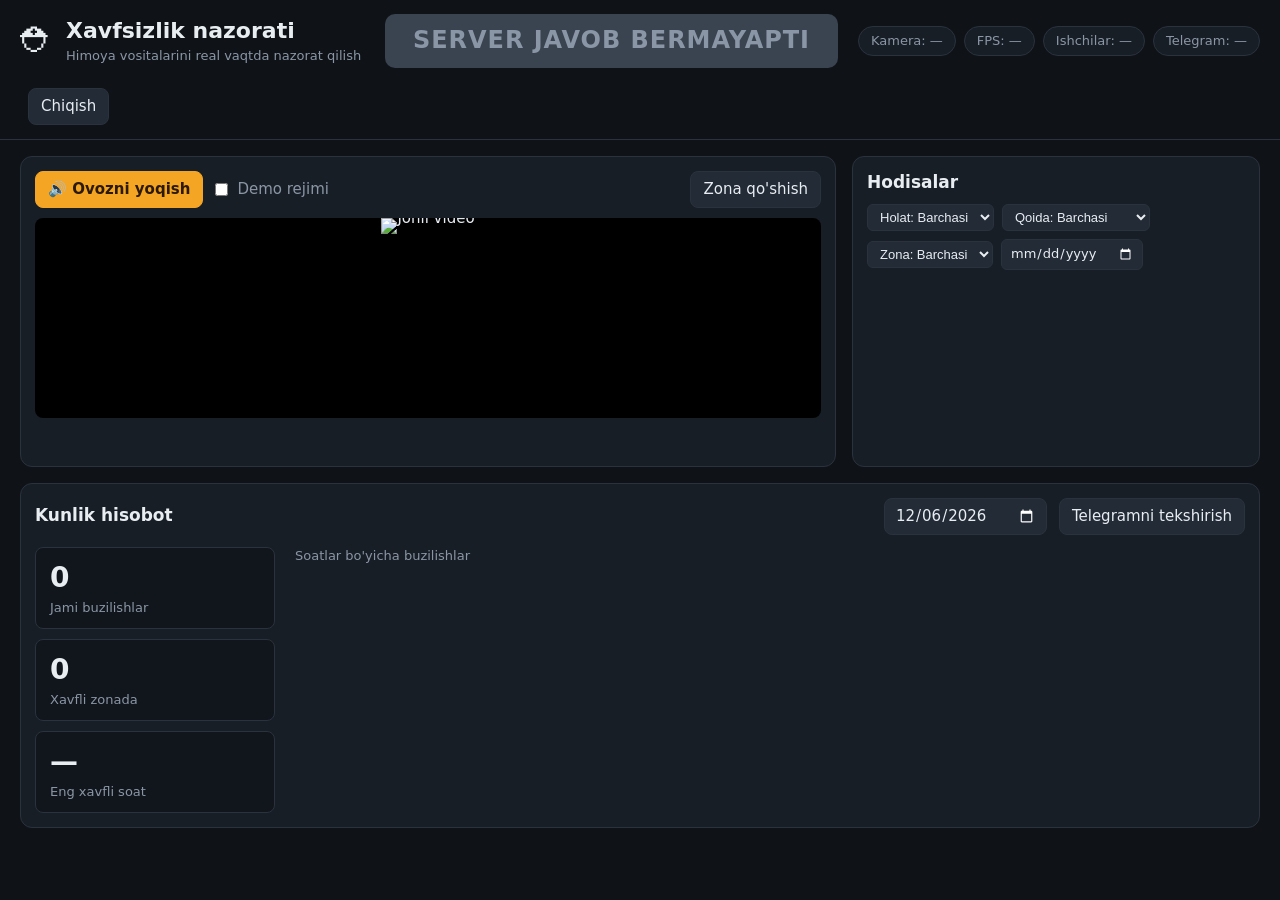
==== static/index.html @ 88b2d330 "Merge main; fix Sprint 2 measurements, zone filter and statuses - PPE-203: measure over 3 s with the" ====
<!doctype html>
<html lang="uz">
<head>
<meta charset="utf-8">
<meta name="viewport" content="width=device-width, initial-scale=1">
<title>Xavfsizlik nazorati</title>
<link rel="stylesheet" href="/static/style.css">
</head>
<body>
<header>
  <div class="brand"><span class="logo">⛑</span><div><h1>Xavfsizlik nazorati</h1><p>Himoya vositalarini real vaqtda nazorat qilish</p></div></div>
  <div id="status" class="status offline">Ulanmoqda…</div>
  <div class="chips">
    <span class="chip" id="chip-camera">Kamera: —</span>
    <span class="chip" id="chip-fps">FPS: —</span>
    <span class="chip" id="chip-people">Ishchilar: —</span>
    <span class="chip" id="chip-telegram">Telegram: —</span>
  </div>
  <div class="user-box"><span class="muted" id="user-name"></span><button id="btn-logout">Chiqish</button></div>
</header>

<main>
  <section class="card video-card">
    <div class="cameras" id="cameras" hidden></div>
    <div class="toolbar">
      <button id="btn-sound" class="primary">🔊 Ovozni yoqish</button>
      <label class="switch admin-only"><input type="checkbox" id="demo"> Demo rejimi</label>
      <span class="spacer"></span>
      <button class="admin-only" id="btn-draw">Zona qo'shish</button>
      <button id="btn-save" hidden>Saqlash</button>
      <button id="btn-cancel" hidden>Bekor qilish</button>
    </div>
    <form class="zone-form admin-only" id="zone-form" hidden>
      <input name="name" placeholder="Zona nomi" maxlength="30" required>
      <select name="rule">
        <option value="helmet">Himoya vositasi shart</option>
        <option value="no_entry">Hech kim kirmasin</option>
      </select>
      <label>Dan <input type="time" name="start"></label>
      <label>Gacha <input type="time" name="end"></label>
      <span class="muted">Vaqt bo'sh = doim faol</span>
    </form>
    <div class="video-wrap" id="wrap">
      <div class="stage">
        <img id="video" src="/video" alt="Jonli video">
        <canvas id="canvas"></canvas>
      </div>
      <div id="offline" hidden>Kamera uzildi. Qayta ulanmoqda…</div>
    </div>
    <p class="hint" id="hint"></p>
    <ul id="zones"></ul>
  </section>

  <section class="card incidents-card">
    <div class="incidents-head">
      <h2>Hodisalar <span id="incident-count" class="muted"></span></h2>
      <div class="filters">
        <select id="filter-status" title="Holat bo'yicha filtr">
          <option value="">Holat: Barchasi</option>
          <option value="yangi">Yangi</option>
          <option value="ko'rildi">Ko'rildi</option>
          <option value="hal_qilindi">Hal qilindi</option>
        </select>
        <select id="filter-missing" title="Tur bo'yicha filtr">
          <option value="">Qoida: Barchasi</option>
          <option value="helmet">Kaskasiz</option>
          <option value="vest">Jiletsiz</option>
          <option value="entry">Taqiqlangan hudud</option>
        </select>
        <select id="filter-zone" title="Zona bo'yicha filtr">
          <option value="">Zona: Barchasi</option>
        </select>
        <input type="date" id="filter-date" title="Sana bo'yicha filtr">
      </div>
    </div>
    <ul id="incidents"></ul>
  </section>

  <section class="card report-card">
    <div class="report-head">
      <h2>Kunlik hisobot</h2>
      <input type="date" id="report-date">
      <button class="admin-only" id="btn-telegram">Telegramni tekshirish</button>
    </div>
    <div class="report-body">
      <div class="stats">
        <div class="stat"><b id="stat-total">0</b><span>Jami buzilishlar</span></div>
        <div class="stat"><b id="stat-zone">0</b><span>Xavfli zonada</span></div>
        <div class="stat"><b id="stat-peak">—</b><span>Eng xavfli soat</span></div>
      </div>
      <div class="chart-wrap">
        <div class="chart-title">Soatlar bo'yicha buzilishlar</div>
        <div id="chart" class="chart"></div>
      </div>
    </div>
  </section>
</main>

<audio id="a-helmet" src="/static/audio/helmet.mp3" preload="auto"></audio>
<audio id="a-vest" src="/static/audio/vest.mp3" preload="auto"></audio>
<audio id="a-entry" src="/static/audio/entry.mp3" preload="auto"></audio>
<audio id="a-zone" src="/static/audio/zone.mp3" preload="auto"></audio>
<script src="/static/app.js"></script>
</body>
</html>
---- static/style.css ----
:root { --bg:#0f1318; --card:#181e26; --line:#2a323d; --text:#e8edf2; --muted:#8a96a5; --green:#2fbf71; --red:#e5484d; --amber:#f5a524; }
* { box-sizing: border-box; }
body { margin:0; background:var(--bg); color:var(--text); font:15px/1.4 system-ui, -apple-system, "Segoe UI", sans-serif; }
header { display:flex; align-items:center; gap:20px; padding:14px 20px; border-bottom:1px solid var(--line); flex-wrap:wrap; }
.brand { display:flex; align-items:center; gap:12px; }
.logo { font-size:34px; }
h1 { margin:0; font-size:22px; } h2 { margin:0 0 10px; font-size:17px; }
.brand p { margin:0; color:var(--muted); font-size:13px; }
.status { margin-left:auto; padding:10px 28px; border-radius:10px; font-size:24px; font-weight:800; letter-spacing:.04em; text-transform:uppercase; }
.status.safe { background:var(--green); color:#04210f; }
.status.danger { background:var(--amber); color:#2b1a00; }
.status.zone { background:var(--red); color:#fff; animation:blink .5s steps(2) infinite; }
.status.offline { background:#3a4350; color:var(--muted); }
@keyframes blink { 50% { opacity:.45; } }
.chips { display:flex; gap:8px; flex-wrap:wrap; }
.chip { background:var(--card); border:1px solid var(--line); border-radius:999px; padding:5px 12px; font-size:13px; color:var(--muted); white-space:nowrap; }
.chip.ok { color:var(--green); } .chip.bad { color:var(--red); }
main { display:grid; grid-template-columns:minmax(0, 2fr) minmax(280px, 1fr); gap:16px; padding:16px 20px; max-width:1500px; margin:0 auto; }
.card { background:var(--card); border:1px solid var(--line); border-radius:12px; padding:14px; }
.report-card { grid-column:1 / -1; }
.toolbar { display:flex; gap:8px; align-items:center; margin-bottom:10px; flex-wrap:wrap; }
.spacer { flex:1; }
button { background:#232b36; color:var(--text); border:1px solid var(--line); border-radius:8px; padding:7px 12px; font:inherit; cursor:pointer; }
button:hover { border-color:#4a5666; }
button.primary { background:var(--amber); color:#2b1a00; border-color:var(--amber); font-weight:700; }
button.primary.on { background:#1d3a2a; color:var(--green); border-color:#1d3a2a; }
button.active { border-color:var(--red); color:var(--red); }
.switch { display:flex; align-items:center; gap:6px; color:var(--muted); cursor:pointer; }
.video-wrap { position:relative; background:#000; border-radius:8px; overflow:hidden; min-height:200px; display:flex; justify-content:center; }
.stage { position:relative; display:inline-block; line-height:0; }
.video-wrap.alarm { outline:5px solid var(--red); }
#video { display:block; max-width:100%; max-height:74vh; }  /* fits landscape and portrait sources */
#canvas { position:absolute; inset:0; width:100%; height:100%; pointer-events:none; }
#canvas.drawing { pointer-events:auto; cursor:crosshair; }
#offline { position:absolute; inset:0; display:flex; align-items:center; justify-content:center; background:rgba(0,0,0,.75); font-size:22px; color:var(--amber); }
.hint { color:var(--muted); font-size:13px; margin:8px 0 0; min-height:18px; }
.muted { color:var(--muted); font-weight:400; font-size:13px; }
.incidents-card { display:flex; flex-direction:column; min-height:0; }
#incidents { list-style:none; margin:0; padding:0; overflow-y:auto; max-height:560px; display:flex; flex-direction:column; gap:8px; }
#incidents li { display:flex; gap:10px; align-items:center; background:#11161c; border:1px solid var(--line); border-left:4px solid var(--amber); border-radius:8px; padding:6px; }
#incidents li.zone { border-left-color:var(--red); }
#incidents li.empty { border:0; background:none; color:var(--muted); padding:20px 6px; }
#incidents img { width:104px; height:66px; object-fit:cover; border-radius:5px; flex:none; }
#incidents .what { font-weight:700; } #incidents .when { color:var(--muted); font-size:13px; }
.badge { background:var(--red); color:#fff; border-radius:4px; font-size:11px; font-weight:800; padding:1px 6px; margin-left:6px; }
.report-head { display:flex; gap:12px; align-items:center; margin-bottom:12px; flex-wrap:wrap; }
.report-head h2 { margin:0; margin-right:auto; }
input[type=date] { background:#232b36; color:var(--text); border:1px solid var(--line); border-radius:8px; padding:6px 10px; font:inherit; color-scheme:dark; }
.report-body { display:grid; grid-template-columns:240px 1fr; gap:20px; }
.stats { display:flex; flex-direction:column; gap:10px; }
.stat { background:#11161c; border:1px solid var(--line); border-radius:8px; padding:10px 14px; }
.stat b { display:block; font-size:28px; } .stat span { color:var(--muted); font-size:13px; }
.chart-title { color:var(--muted); font-size:13px; margin-bottom:6px; }
.chart { display:grid; grid-template-columns:repeat(24, 1fr); gap:4px; height:190px; align-items:end; }
.bar { display:flex; flex-direction:column; justify-content:flex-end; align-items:center; height:100%; font-size:11px; color:var(--muted); }
.bar i { display:block; width:100%; background:var(--amber); border-radius:3px 3px 0 0; min-height:2px; }
.bar i.zero { background:var(--line); }
.bar .n { color:var(--text); font-size:12px; margin-bottom:2px; }
.bar .h { margin-top:4px; }
@media (max-width: 900px) { main { grid-template-columns:1fr; } .report-body { grid-template-columns:1fr; } .status { margin-left:0; } }
[hidden] { display:none !important; }
.login-card { max-width:340px; margin:12vh auto; display:flex; flex-direction:column; gap:12px; }
.login-card label { display:flex; flex-direction:column; gap:4px; color:var(--muted); }
.login-card input { background:#232b36; color:var(--text); border:1px solid var(--line); border-radius:8px; padding:8px 10px; font:inherit; }
.user-box { display:flex; gap:8px; align-items:center; }
body.role-supervisor .admin-only { display:none !important; }
.zone-form { display:flex; gap:8px; flex-wrap:wrap; align-items:center; margin-bottom:10px; }
.zone-form input, .zone-form select { background:#232b36; color:var(--text); border:1px solid var(--line); border-radius:8px; padding:6px 10px; font:inherit; color-scheme:dark; }
#zones { list-style:none; margin:8px 0 0; padding:0; display:flex; flex-direction:column; gap:6px; }
#zones li { display:flex; justify-content:space-between; gap:10px; align-items:center; background:#11161c; border:1px solid var(--line); border-radius:8px; padding:6px 10px; }
.no-photo { width:104px; height:66px; flex:none; display:flex; align-items:center; justify-content:center; text-align:center; font-size:12px; color:var(--muted); border:1px dashed var(--line); border-radius:5px; }
#incidents li.false-alarm { border-left-color:var(--line); }
#incidents li.false-alarm img, #incidents li.false-alarm .what { opacity:.45; }
#incidents .mark { font-size:12px; padding:3px 8px; margin-top:4px; }
.cameras { display:grid; grid-template-columns:repeat(auto-fill, minmax(180px, 1fr)); gap:8px; margin-bottom:10px; }
.tile { padding:4px; display:flex; flex-direction:column; gap:4px; border:2px solid var(--line); }
.tile img { width:100%; aspect-ratio:16/9; object-fit:contain; background:#000; border-radius:4px; }
.tile span { font-size:12px; }
.tile.selected { border-color:var(--text); }
.tile.danger { background:#3a2c10; } .tile.zone { background:#4a1618; } .tile.offline span { color:var(--muted); }
.incidents-head { display:flex; justify-content:space-between; align-items:center; flex-wrap:wrap; gap:10px; margin-bottom:12px; }
.incidents-head h2 { margin:0; }
.filters { display:flex; gap:8px; flex-wrap:wrap; align-items:center; }
.filters select, .filters input[type=date] { background:#232b36; color:var(--text); border:1px solid var(--line); border-radius:6px; padding:4px 8px; font-size:13px; color-scheme:dark; }
.status-badge { display:inline-block; font-size:11px; font-weight:700; border-radius:4px; padding:1px 6px; margin-left:6px; cursor:pointer; }
.status-yangi { background:#2a4365; color:#90cdf4; border:1px solid #3182ce; }
.status-korildi { background:#744210; color:#fbd38d; border:1px solid #d69e2e; }
.status-hal_qilindi { background:#22543d; color:#9ae6b4; border:1px solid #38a169; }
.incident-actions { display:flex; gap:6px; align-items:center; margin-top:4px; flex-wrap:wrap; }
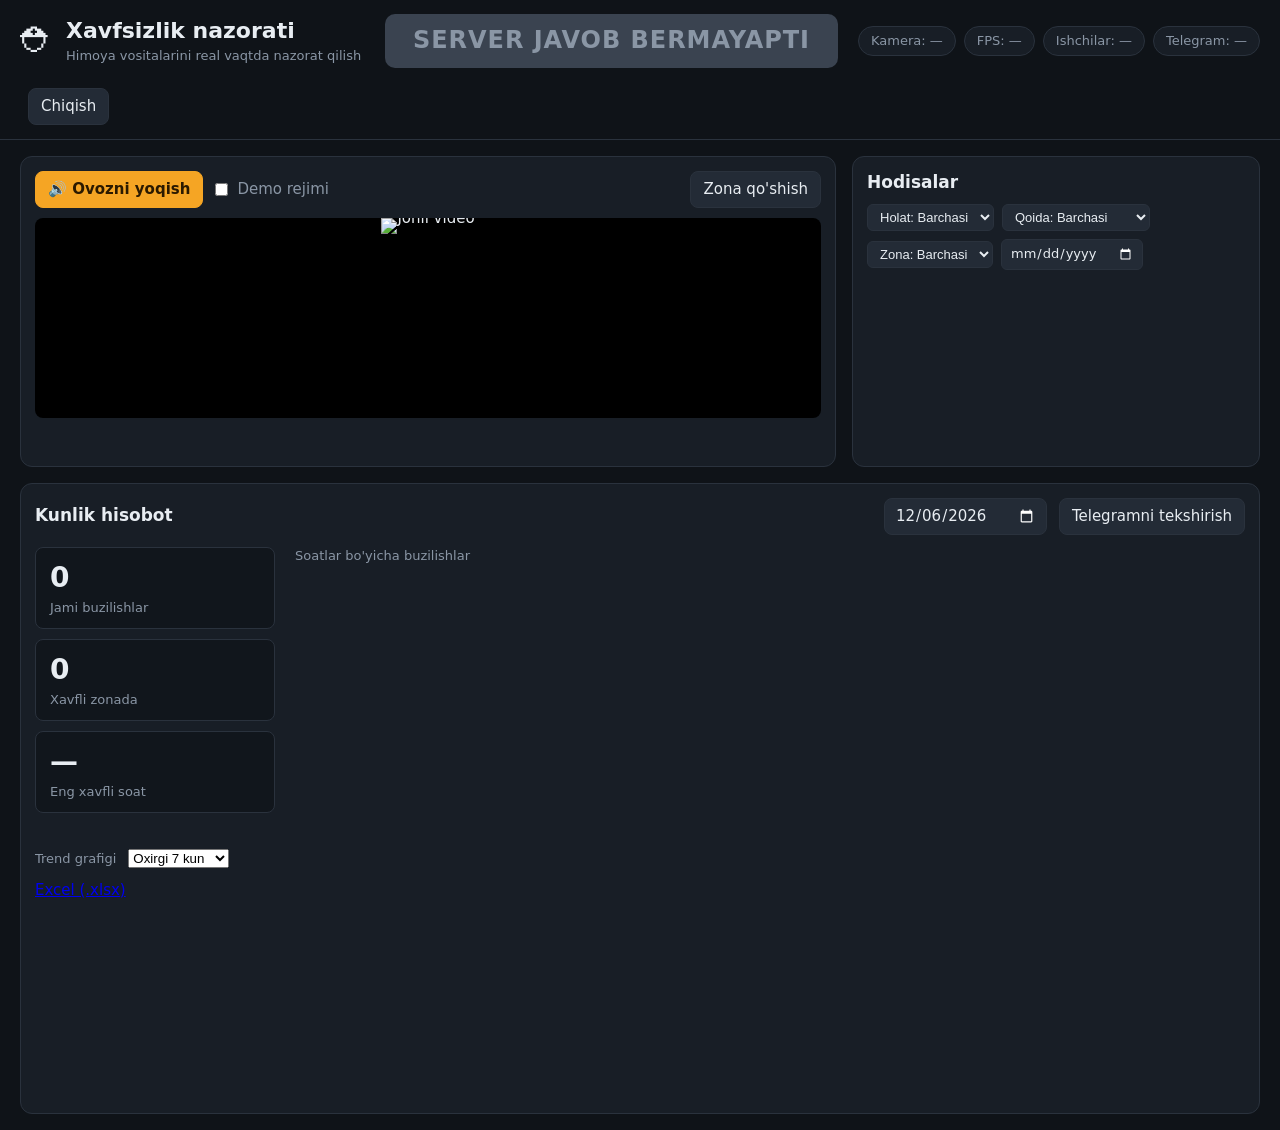
==== commit 1413a560: "feat(sprint-3): implement PPE-604, PPE-304, PPE-404, PPE-605" ====
--- a/static/index.html
+++ b/static/index.html
@@ -92,6 +92,17 @@
         <div class="chart-title">Soatlar bo'yicha buzilishlar</div>
         <div id="chart" class="chart"></div>
       </div>
+      <div class="chart-wrap" style="margin-top:16px">
+        <div class="report-head" style="margin-bottom:8px">
+          <div class="chart-title" style="margin:0">Trend grafigi</div>
+          <select id="trend-days">
+            <option value="7">Oxirgi 7 kun</option>
+            <option value="30">Oxirgi 30 kun</option>
+          </select>
+          <a id="btn-export-xlsx" class="btn" href="/api/export.xlsx?days=7" download>Excel (.xlsx)</a>
+        </div>
+        <div id="trend-chart" class="chart"></div>
+      </div>
     </div>
   </section>
 </main>
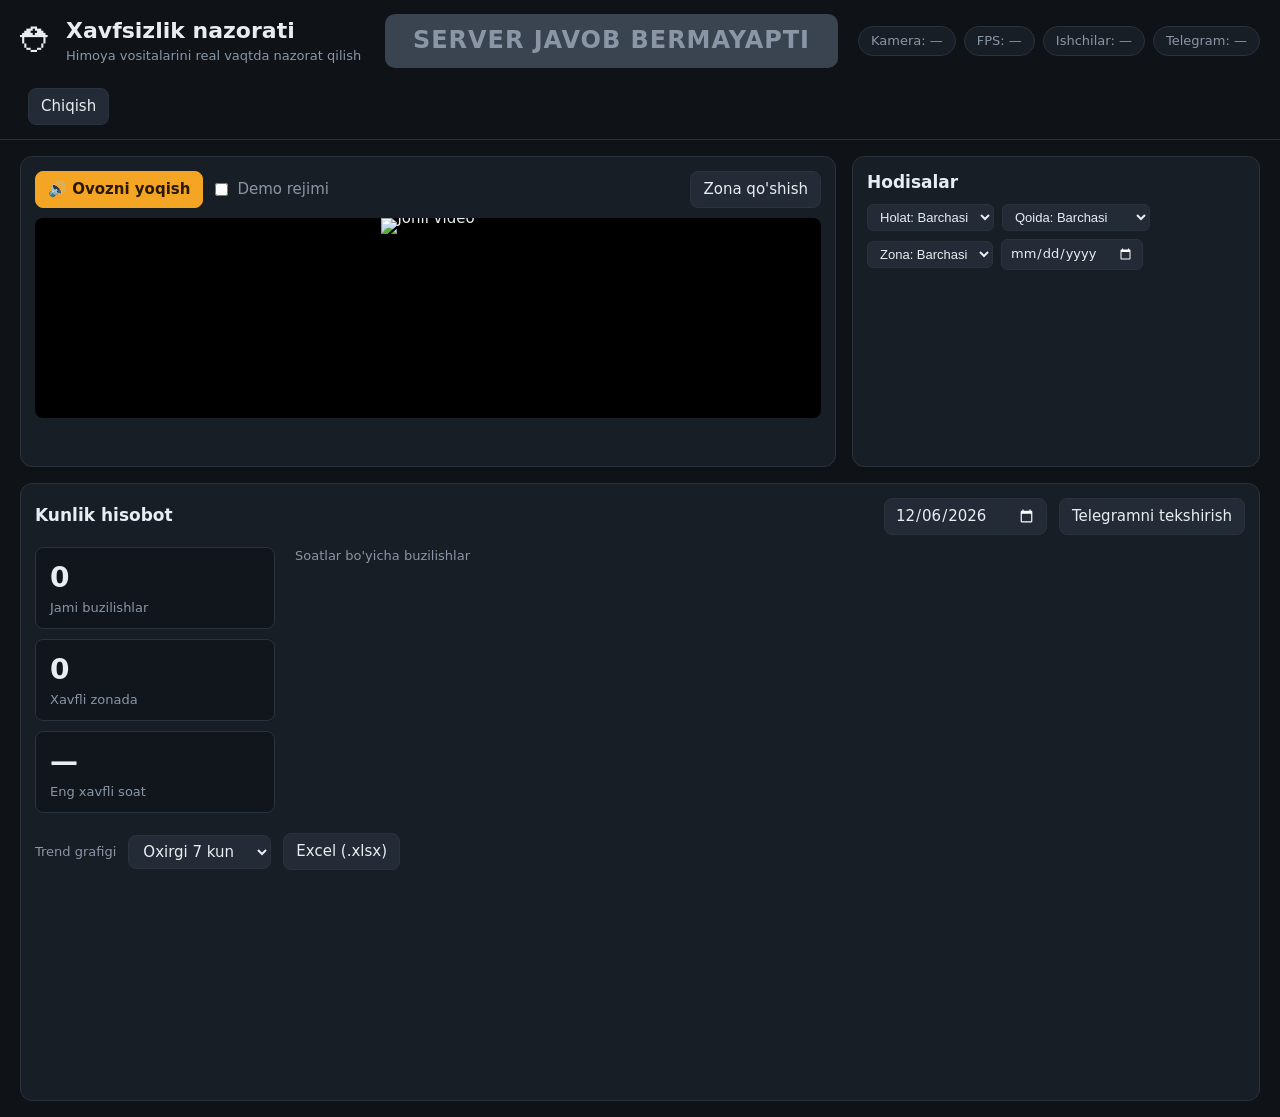
==== commit 1a2c6495: "Fix Sprint 3 review findings - Local speaker: a zone warning interrupts an ordinary one; drop aplay " ====
--- a/static/index.html
+++ b/static/index.html
@@ -92,15 +92,21 @@
         <div class="chart-title">Soatlar bo'yicha buzilishlar</div>
         <div id="chart" class="chart"></div>
       </div>
-      <div class="chart-wrap" style="margin-top:16px">
+      <div class="chart-wrap trend">
         <div class="report-head" style="margin-bottom:8px">
           <div class="chart-title" style="margin:0">Trend grafigi</div>
           <select id="trend-days">
             <option value="7">Oxirgi 7 kun</option>
             <option value="30">Oxirgi 30 kun</option>
+            <option value="custom">Boshqa davr</option>
           </select>
+          <span id="trend-range" class="trend-range" hidden>
+            <input type="date" id="trend-start" aria-label="Boshlanish sanasi"> –
+            <input type="date" id="trend-end" aria-label="Tugash sanasi">
+          </span>
           <a id="btn-export-xlsx" class="btn" href="/api/export.xlsx?days=7" download>Excel (.xlsx)</a>
         </div>
+        <p class="hint" id="trend-error" role="alert"></p>
         <div id="trend-chart" class="chart"></div>
       </div>
     </div>
--- a/static/style.css
+++ b/static/style.css
@@ -87,3 +87,13 @@
 .status-korildi { background:#744210; color:#fbd38d; border:1px solid #d69e2e; }
 .status-hal_qilindi { background:#22543d; color:#9ae6b4; border:1px solid #38a169; }
 .incident-actions { display:flex; gap:6px; align-items:center; margin-top:4px; flex-wrap:wrap; }
+.trend { grid-column:1 / -1; min-width:0; }
+.trend .report-head .chart-title { margin-right:auto; }
+.trend select { background:#232b36; color:var(--text); border:1px solid var(--line); border-radius:8px; padding:6px 10px; font:inherit; }
+.trend-range { display:inline-flex; gap:6px; align-items:center; color:var(--muted); }
+.btn { background:#232b36; color:var(--text); border:1px solid var(--line); border-radius:8px; padding:7px 12px; text-decoration:none; }
+.btn.disabled { opacity:.4; pointer-events:none; }
+#trend-chart { gap:2px; overflow:hidden; }
+#trend-chart .bar { min-width:0; }
+#trend-chart .h { white-space:nowrap; font-size:10px; }
+#trend-chart .h:empty::after { content:"\00a0"; }
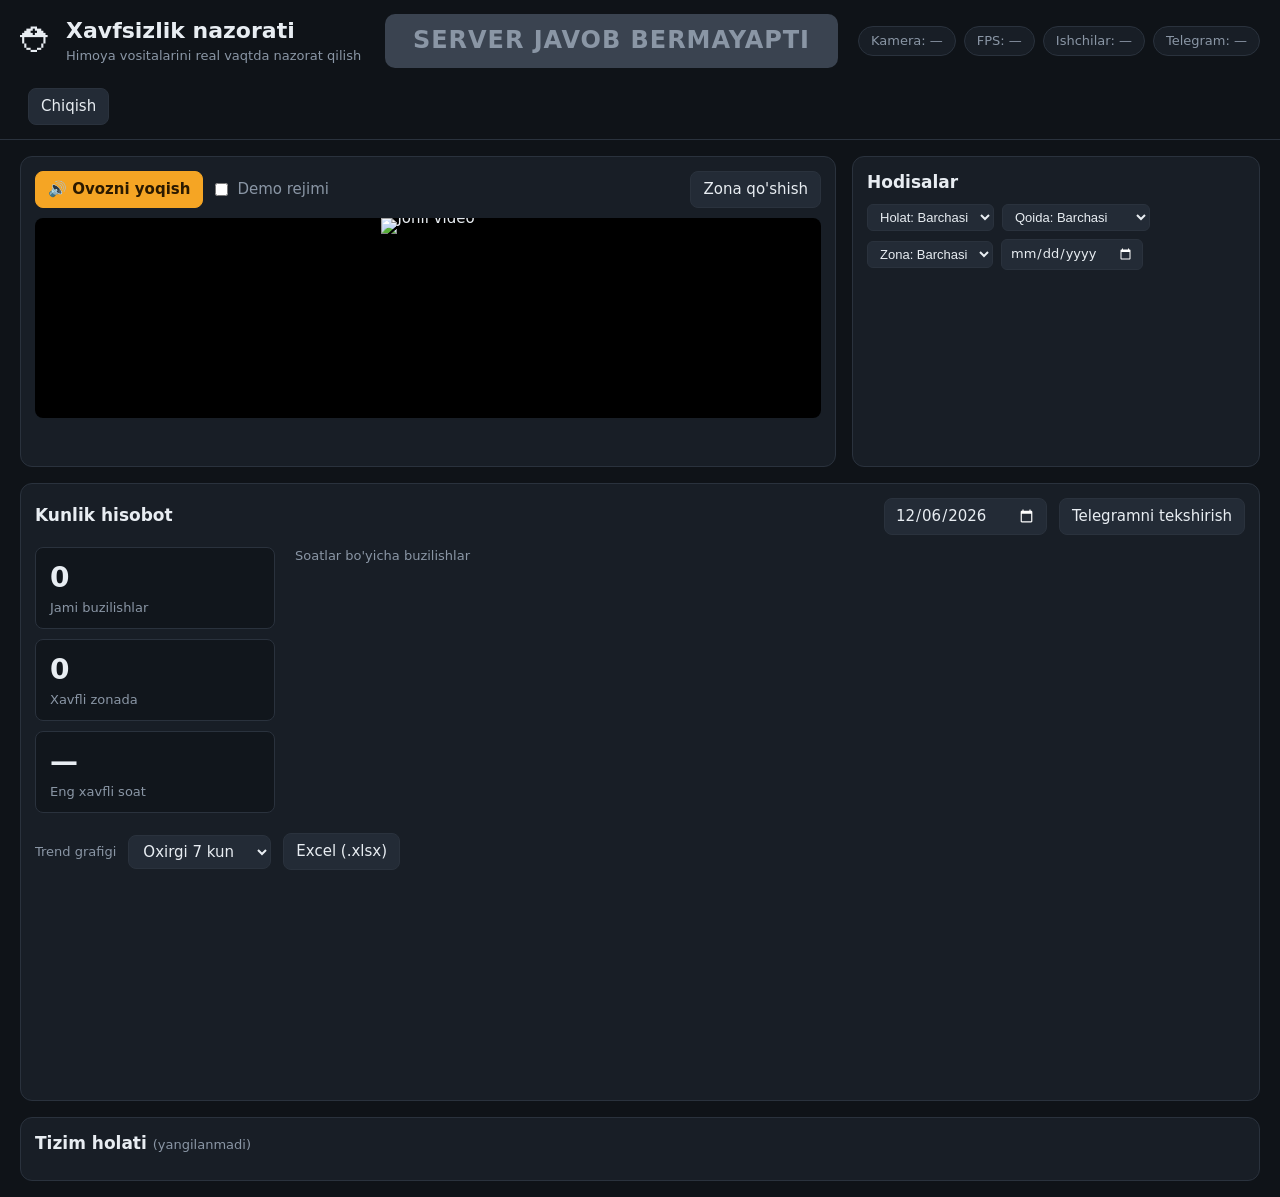
==== commit ed2ed287: "PPE-010: system status card; limit the shutdown wait - Telegram delivery and button listener health," ====
--- a/static/index.html
+++ b/static/index.html
@@ -111,6 +111,11 @@
       </div>
     </div>
   </section>
+
+  <section class="card system-card">
+    <h2>Tizim holati <span class="muted" id="system-age"></span></h2>
+    <ul id="system"></ul>
+  </section>
 </main>
 
 <audio id="a-helmet" src="/static/audio/helmet.mp3" preload="auto"></audio>
--- a/static/style.css
+++ b/static/style.css
@@ -97,3 +97,11 @@
 #trend-chart .bar { min-width:0; }
 #trend-chart .h { white-space:nowrap; font-size:10px; }
 #trend-chart .h:empty::after { content:"\00a0"; }
+.system-card { grid-column:1 / -1; }
+#system { list-style:none; margin:0; padding:0; display:grid; grid-template-columns:repeat(auto-fit, minmax(300px, 1fr)); gap:8px; }
+#system li { background:#11161c; border:1px solid var(--line); border-left:4px solid var(--line); border-radius:8px; padding:8px 12px; display:flex; flex-direction:column; gap:2px; overflow-wrap:anywhere; }
+#system li span { color:var(--muted); font-size:13px; }
+#system li.ok { border-left-color:var(--green); }
+#system li.warn { border-left-color:var(--amber); }
+#system li.bad { border-left-color:var(--red); }
+#system li.bad span { color:var(--red); }
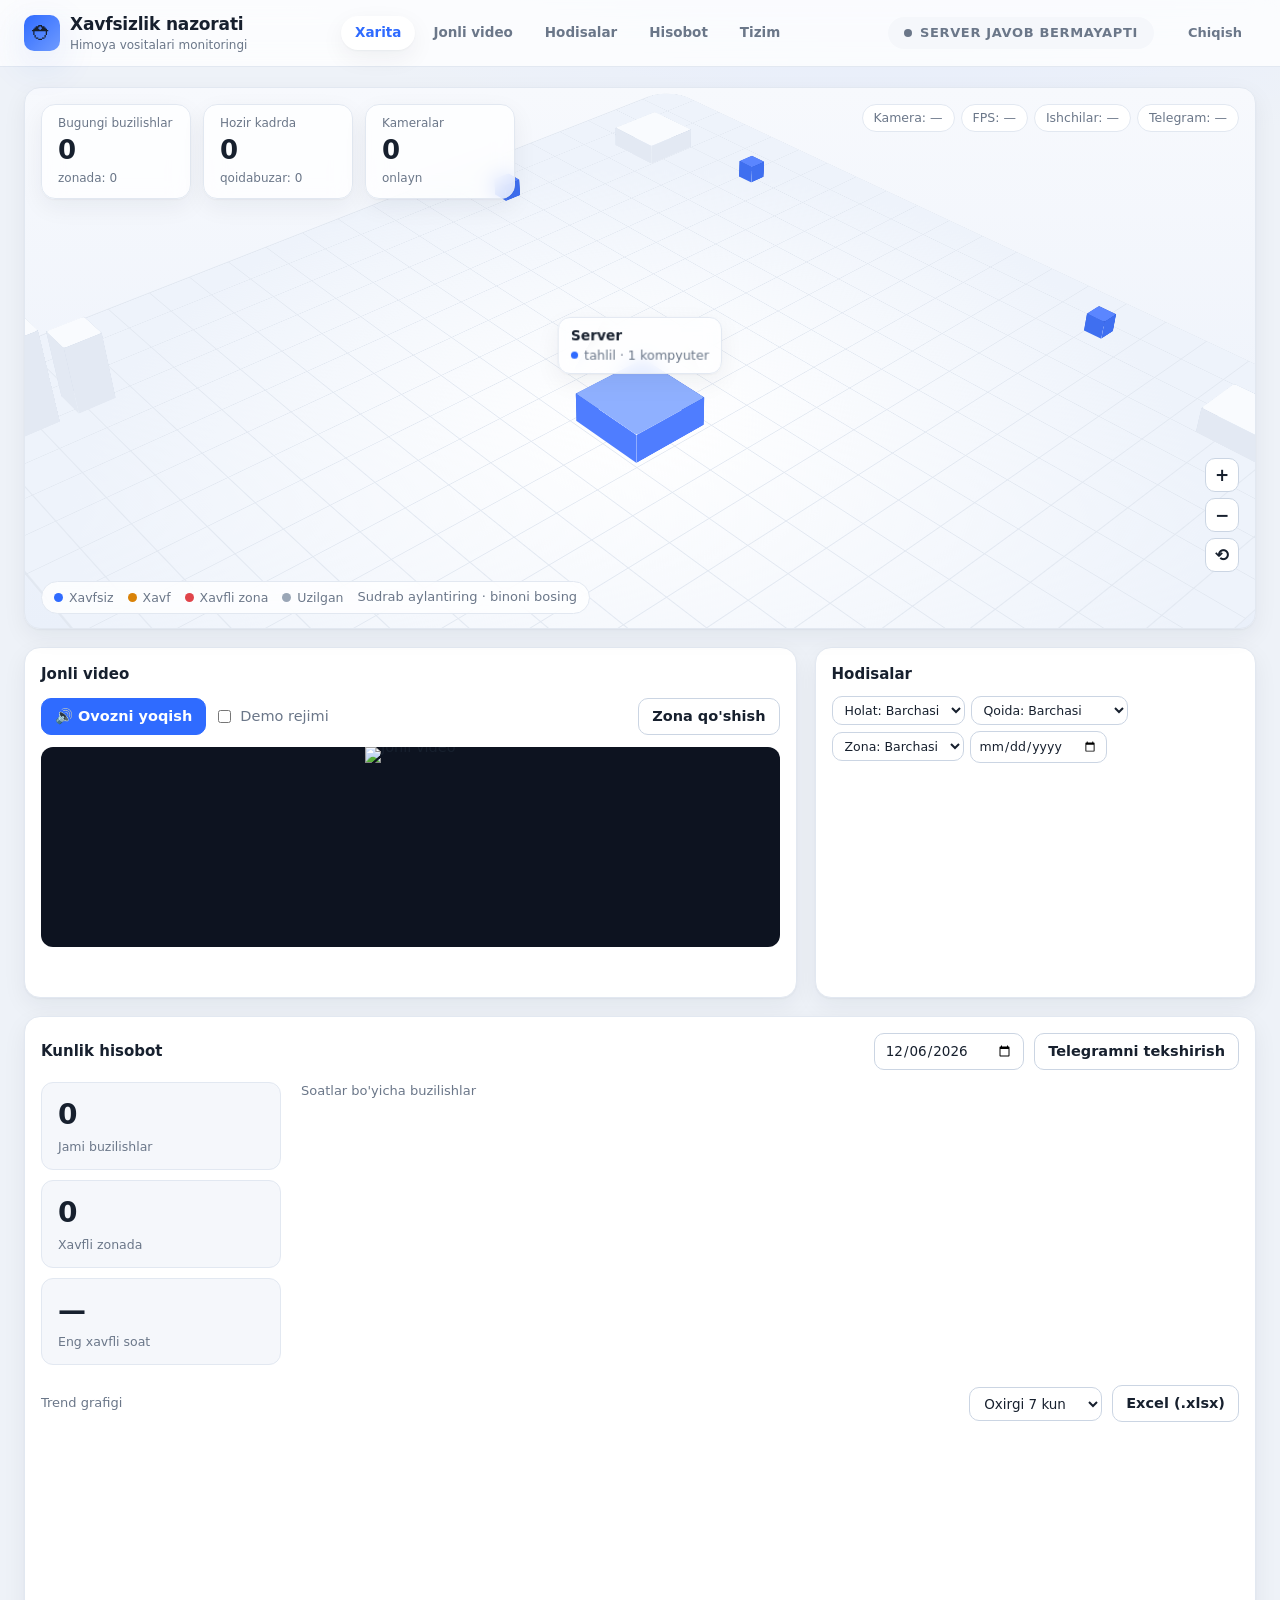
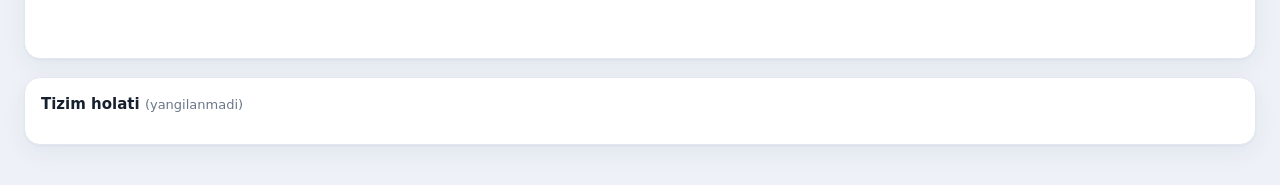
==== commit 2363769b: "UI redesign: light design system and interactive isometric site map - New tokens: light surfaces, on" ====
--- a/static/index.html
+++ b/static/index.html
@@ -7,20 +7,56 @@
 <link rel="stylesheet" href="/static/style.css">
 </head>
 <body>
-<header>
-  <div class="brand"><span class="logo">⛑</span><div><h1>Xavfsizlik nazorati</h1><p>Himoya vositalarini real vaqtda nazorat qilish</p></div></div>
-  <div id="status" class="status offline">Ulanmoqda…</div>
-  <div class="chips">
-    <span class="chip" id="chip-camera">Kamera: —</span>
-    <span class="chip" id="chip-fps">FPS: —</span>
-    <span class="chip" id="chip-people">Ishchilar: —</span>
-    <span class="chip" id="chip-telegram">Telegram: —</span>
+<header class="topbar">
+  <div class="brand">
+    <span class="logo" aria-hidden="true">⛑</span>
+    <div><h1>Xavfsizlik nazorati</h1><p>Himoya vositalari monitoringi</p></div>
   </div>
-  <div class="user-box"><span class="muted" id="user-name"></span><button id="btn-logout">Chiqish</button></div>
+  <nav class="tabs" aria-label="Bo'limlar">
+    <a href="#map" class="active">Xarita</a>
+    <a href="#live">Jonli video</a>
+    <a href="#events">Hodisalar</a>
+    <a href="#report">Hisobot</a>
+    <a href="#health">Tizim</a>
+  </nav>
+  <div class="top-right">
+    <div id="status" class="status offline">Ulanmoqda…</div>
+    <div class="user-box"><span id="user-name"></span><button id="btn-logout" class="ghost">Chiqish</button></div>
+  </div>
 </header>
 
 <main>
-  <section class="card video-card">
+  <section class="card map-card" id="map">
+    <div class="kpis">
+      <div class="kpi"><span>Bugungi buzilishlar</span><b id="kpi-total">0</b><small id="kpi-zone">zonada: 0</small></div>
+      <div class="kpi"><span>Hozir kadrda</span><b id="kpi-people">0</b><small id="kpi-violators">qoidabuzar: 0</small></div>
+      <div class="kpi"><span>Kameralar</span><b id="kpi-cameras">0</b><small id="kpi-cameras-sub">onlayn</small></div>
+      <div class="chips">
+        <span class="chip" id="chip-camera">Kamera: —</span>
+        <span class="chip" id="chip-fps">FPS: —</span>
+        <span class="chip" id="chip-people">Ishchilar: —</span>
+        <span class="chip" id="chip-telegram">Telegram: —</span>
+      </div>
+    </div>
+    <div class="scene" id="scene" tabindex="0" aria-label="Obyekt xaritasi: sudrab aylantiring, g'ildirak bilan kattalashtiring, binoni bosib kamerani tanlang">
+      <div class="world" id="world">
+        <div class="ground"></div>
+      </div>
+    </div>
+    <div class="map-tools">
+      <button class="icon" id="map-zoom-in" title="Kattalashtirish">+</button>
+      <button class="icon" id="map-zoom-out" title="Kichiklashtirish">−</button>
+      <button class="icon" id="map-reset" title="Boshlang'ich ko'rinish">⟲</button>
+    </div>
+    <div class="map-legend">
+      <span><i class="dot safe"></i>Xavfsiz</span><span><i class="dot danger"></i>Xavf</span>
+      <span><i class="dot zone"></i>Xavfli zona</span><span><i class="dot offline"></i>Uzilgan</span>
+      <span class="muted">Sudrab aylantiring · binoni bosing</span>
+    </div>
+  </section>
+
+  <section class="card video-card" id="live">
+    <div class="card-head"><h2>Jonli video</h2><span class="muted" id="live-name"></span></div>
     <div class="cameras" id="cameras" hidden></div>
     <div class="toolbar">
       <button id="btn-sound" class="primary">🔊 Ovozni yoqish</button>
@@ -51,7 +87,7 @@
     <ul id="zones"></ul>
   </section>
 
-  <section class="card incidents-card">
+  <section class="card incidents-card" id="events">
     <div class="incidents-head">
       <h2>Hodisalar <span id="incident-count" class="muted"></span></h2>
       <div class="filters">
@@ -76,7 +112,7 @@
     <ul id="incidents"></ul>
   </section>
 
-  <section class="card report-card">
+  <section class="card report-card" id="report">
     <div class="report-head">
       <h2>Kunlik hisobot</h2>
       <input type="date" id="report-date">
@@ -93,8 +129,8 @@
         <div id="chart" class="chart"></div>
       </div>
       <div class="chart-wrap trend">
-        <div class="report-head" style="margin-bottom:8px">
-          <div class="chart-title" style="margin:0">Trend grafigi</div>
+        <div class="report-head">
+          <div class="chart-title">Trend grafigi</div>
           <select id="trend-days">
             <option value="7">Oxirgi 7 kun</option>
             <option value="30">Oxirgi 30 kun</option>
@@ -112,7 +148,7 @@
     </div>
   </section>
 
-  <section class="card system-card">
+  <section class="card system-card" id="health">
     <h2>Tizim holati <span class="muted" id="system-age"></span></h2>
     <ul id="system"></ul>
   </section>
@@ -123,5 +159,6 @@
 <audio id="a-entry" src="/static/audio/entry.mp3" preload="auto"></audio>
 <audio id="a-zone" src="/static/audio/zone.mp3" preload="auto"></audio>
 <script src="/static/app.js"></script>
+<script src="/static/scene.js"></script>
 </body>
 </html>
--- a/static/style.css
+++ b/static/style.css
@@ -1,107 +1,291 @@
-:root { --bg:#0f1318; --card:#181e26; --line:#2a323d; --text:#e8edf2; --muted:#8a96a5; --green:#2fbf71; --red:#e5484d; --amber:#f5a524; }
+/* Design system: light, airy surfaces with one blue accent (isometric "digital twin" look). */
+:root {
+  --bg: #eef2f8;
+  --surface: #ffffff;
+  --surface-2: #f5f7fb;
+  --glass: rgba(255, 255, 255, .78);
+  --line: #e2e8f1;
+  --line-strong: #cbd5e3;
+  --text: #17202e;
+  --muted: #6b7789;
+  --accent: #2f6bff;
+  --accent-strong: #1f54d6;
+  --accent-soft: #e9f0ff;
+  --green: #1f9d5c;  --green-soft: #e6f6ee;
+  --amber: #d98208;  --amber-soft: #fff4e2;
+  --red: #e0444a;    --red-soft: #fdecec;
+  --grey: #9aa6b6;
+  --radius: 16px;
+  --radius-sm: 10px;
+  --shadow: 0 1px 2px rgba(23, 32, 46, .04), 0 8px 24px rgba(23, 32, 46, .06);
+  --shadow-lg: 0 12px 40px rgba(31, 84, 214, .14);
+  color-scheme: light;
+}
 * { box-sizing: border-box; }
-body { margin:0; background:var(--bg); color:var(--text); font:15px/1.4 system-ui, -apple-system, "Segoe UI", sans-serif; }
-header { display:flex; align-items:center; gap:20px; padding:14px 20px; border-bottom:1px solid var(--line); flex-wrap:wrap; }
-.brand { display:flex; align-items:center; gap:12px; }
-.logo { font-size:34px; }
-h1 { margin:0; font-size:22px; } h2 { margin:0 0 10px; font-size:17px; }
-.brand p { margin:0; color:var(--muted); font-size:13px; }
-.status { margin-left:auto; padding:10px 28px; border-radius:10px; font-size:24px; font-weight:800; letter-spacing:.04em; text-transform:uppercase; }
-.status.safe { background:var(--green); color:#04210f; }
-.status.danger { background:var(--amber); color:#2b1a00; }
-.status.zone { background:var(--red); color:#fff; animation:blink .5s steps(2) infinite; }
-.status.offline { background:#3a4350; color:var(--muted); }
-@keyframes blink { 50% { opacity:.45; } }
-.chips { display:flex; gap:8px; flex-wrap:wrap; }
-.chip { background:var(--card); border:1px solid var(--line); border-radius:999px; padding:5px 12px; font-size:13px; color:var(--muted); white-space:nowrap; }
-.chip.ok { color:var(--green); } .chip.bad { color:var(--red); }
-main { display:grid; grid-template-columns:minmax(0, 2fr) minmax(280px, 1fr); gap:16px; padding:16px 20px; max-width:1500px; margin:0 auto; }
-.card { background:var(--card); border:1px solid var(--line); border-radius:12px; padding:14px; }
-.report-card { grid-column:1 / -1; }
-.toolbar { display:flex; gap:8px; align-items:center; margin-bottom:10px; flex-wrap:wrap; }
-.spacer { flex:1; }
-button { background:#232b36; color:var(--text); border:1px solid var(--line); border-radius:8px; padding:7px 12px; font:inherit; cursor:pointer; }
-button:hover { border-color:#4a5666; }
-button.primary { background:var(--amber); color:#2b1a00; border-color:var(--amber); font-weight:700; }
-button.primary.on { background:#1d3a2a; color:var(--green); border-color:#1d3a2a; }
-button.active { border-color:var(--red); color:var(--red); }
-.switch { display:flex; align-items:center; gap:6px; color:var(--muted); cursor:pointer; }
-.video-wrap { position:relative; background:#000; border-radius:8px; overflow:hidden; min-height:200px; display:flex; justify-content:center; }
-.stage { position:relative; display:inline-block; line-height:0; }
-.video-wrap.alarm { outline:5px solid var(--red); }
-#video { display:block; max-width:100%; max-height:74vh; }  /* fits landscape and portrait sources */
-#canvas { position:absolute; inset:0; width:100%; height:100%; pointer-events:none; }
-#canvas.drawing { pointer-events:auto; cursor:crosshair; }
-#offline { position:absolute; inset:0; display:flex; align-items:center; justify-content:center; background:rgba(0,0,0,.75); font-size:22px; color:var(--amber); }
-.hint { color:var(--muted); font-size:13px; margin:8px 0 0; min-height:18px; }
-.muted { color:var(--muted); font-weight:400; font-size:13px; }
-.incidents-card { display:flex; flex-direction:column; min-height:0; }
-#incidents { list-style:none; margin:0; padding:0; overflow-y:auto; max-height:560px; display:flex; flex-direction:column; gap:8px; }
-#incidents li { display:flex; gap:10px; align-items:center; background:#11161c; border:1px solid var(--line); border-left:4px solid var(--amber); border-radius:8px; padding:6px; }
-#incidents li.zone { border-left-color:var(--red); }
-#incidents li.empty { border:0; background:none; color:var(--muted); padding:20px 6px; }
-#incidents img { width:104px; height:66px; object-fit:cover; border-radius:5px; flex:none; }
-#incidents .what { font-weight:700; } #incidents .when { color:var(--muted); font-size:13px; }
-.badge { background:var(--red); color:#fff; border-radius:4px; font-size:11px; font-weight:800; padding:1px 6px; margin-left:6px; }
-.report-head { display:flex; gap:12px; align-items:center; margin-bottom:12px; flex-wrap:wrap; }
-.report-head h2 { margin:0; margin-right:auto; }
-input[type=date] { background:#232b36; color:var(--text); border:1px solid var(--line); border-radius:8px; padding:6px 10px; font:inherit; color-scheme:dark; }
-.report-body { display:grid; grid-template-columns:240px 1fr; gap:20px; }
-.stats { display:flex; flex-direction:column; gap:10px; }
-.stat { background:#11161c; border:1px solid var(--line); border-radius:8px; padding:10px 14px; }
-.stat b { display:block; font-size:28px; } .stat span { color:var(--muted); font-size:13px; }
-.chart-title { color:var(--muted); font-size:13px; margin-bottom:6px; }
-.chart { display:grid; grid-template-columns:repeat(24, 1fr); gap:4px; height:190px; align-items:end; }
-.bar { display:flex; flex-direction:column; justify-content:flex-end; align-items:center; height:100%; font-size:11px; color:var(--muted); }
-.bar i { display:block; width:100%; background:var(--amber); border-radius:3px 3px 0 0; min-height:2px; }
-.bar i.zero { background:var(--line); }
-.bar .n { color:var(--text); font-size:12px; margin-bottom:2px; }
-.bar .h { margin-top:4px; }
-@media (max-width: 900px) { main { grid-template-columns:1fr; } .report-body { grid-template-columns:1fr; } .status { margin-left:0; } }
-[hidden] { display:none !important; }
-.login-card { max-width:340px; margin:12vh auto; display:flex; flex-direction:column; gap:12px; }
-.login-card label { display:flex; flex-direction:column; gap:4px; color:var(--muted); }
-.login-card input { background:#232b36; color:var(--text); border:1px solid var(--line); border-radius:8px; padding:8px 10px; font:inherit; }
-.user-box { display:flex; gap:8px; align-items:center; }
-body.role-supervisor .admin-only { display:none !important; }
-.zone-form { display:flex; gap:8px; flex-wrap:wrap; align-items:center; margin-bottom:10px; }
-.zone-form input, .zone-form select { background:#232b36; color:var(--text); border:1px solid var(--line); border-radius:8px; padding:6px 10px; font:inherit; color-scheme:dark; }
-#zones { list-style:none; margin:8px 0 0; padding:0; display:flex; flex-direction:column; gap:6px; }
-#zones li { display:flex; justify-content:space-between; gap:10px; align-items:center; background:#11161c; border:1px solid var(--line); border-radius:8px; padding:6px 10px; }
-.no-photo { width:104px; height:66px; flex:none; display:flex; align-items:center; justify-content:center; text-align:center; font-size:12px; color:var(--muted); border:1px dashed var(--line); border-radius:5px; }
-#incidents li.false-alarm { border-left-color:var(--line); }
-#incidents li.false-alarm img, #incidents li.false-alarm .what { opacity:.45; }
-#incidents .mark { font-size:12px; padding:3px 8px; margin-top:4px; }
-.cameras { display:grid; grid-template-columns:repeat(auto-fill, minmax(180px, 1fr)); gap:8px; margin-bottom:10px; }
-.tile { padding:4px; display:flex; flex-direction:column; gap:4px; border:2px solid var(--line); }
-.tile img { width:100%; aspect-ratio:16/9; object-fit:contain; background:#000; border-radius:4px; }
-.tile span { font-size:12px; }
-.tile.selected { border-color:var(--text); }
-.tile.danger { background:#3a2c10; } .tile.zone { background:#4a1618; } .tile.offline span { color:var(--muted); }
-.incidents-head { display:flex; justify-content:space-between; align-items:center; flex-wrap:wrap; gap:10px; margin-bottom:12px; }
-.incidents-head h2 { margin:0; }
-.filters { display:flex; gap:8px; flex-wrap:wrap; align-items:center; }
-.filters select, .filters input[type=date] { background:#232b36; color:var(--text); border:1px solid var(--line); border-radius:6px; padding:4px 8px; font-size:13px; color-scheme:dark; }
-.status-badge { display:inline-block; font-size:11px; font-weight:700; border-radius:4px; padding:1px 6px; margin-left:6px; cursor:pointer; }
-.status-yangi { background:#2a4365; color:#90cdf4; border:1px solid #3182ce; }
-.status-korildi { background:#744210; color:#fbd38d; border:1px solid #d69e2e; }
-.status-hal_qilindi { background:#22543d; color:#9ae6b4; border:1px solid #38a169; }
-.incident-actions { display:flex; gap:6px; align-items:center; margin-top:4px; flex-wrap:wrap; }
-.trend { grid-column:1 / -1; min-width:0; }
-.trend .report-head .chart-title { margin-right:auto; }
-.trend select { background:#232b36; color:var(--text); border:1px solid var(--line); border-radius:8px; padding:6px 10px; font:inherit; }
-.trend-range { display:inline-flex; gap:6px; align-items:center; color:var(--muted); }
-.btn { background:#232b36; color:var(--text); border:1px solid var(--line); border-radius:8px; padding:7px 12px; text-decoration:none; }
-.btn.disabled { opacity:.4; pointer-events:none; }
-#trend-chart { gap:2px; overflow:hidden; }
-#trend-chart .bar { min-width:0; }
-#trend-chart .h { white-space:nowrap; font-size:10px; }
-#trend-chart .h:empty::after { content:"\00a0"; }
-.system-card { grid-column:1 / -1; }
-#system { list-style:none; margin:0; padding:0; display:grid; grid-template-columns:repeat(auto-fit, minmax(300px, 1fr)); gap:8px; }
-#system li { background:#11161c; border:1px solid var(--line); border-left:4px solid var(--line); border-radius:8px; padding:8px 12px; display:flex; flex-direction:column; gap:2px; overflow-wrap:anywhere; }
-#system li span { color:var(--muted); font-size:13px; }
-#system li.ok { border-left-color:var(--green); }
-#system li.warn { border-left-color:var(--amber); }
-#system li.bad { border-left-color:var(--red); }
-#system li.bad span { color:var(--red); }
+html { scroll-behavior: smooth; }
+body {
+  margin: 0; color: var(--text);
+  font: 14.5px/1.45 "Inter", system-ui, -apple-system, "Segoe UI", Roboto, sans-serif;
+  background: radial-gradient(1200px 600px at 70% -10%, #dfe8ff 0%, transparent 60%), var(--bg);
+  min-height: 100vh;
+}
+[hidden] { display: none !important; }
+h1 { margin: 0; font-size: 17px; font-weight: 700; letter-spacing: -.01em; }
+h2 { margin: 0 0 12px; font-size: 15px; font-weight: 650; }
+.muted { color: var(--muted); font-weight: 400; font-size: 13px; }
+a { color: var(--accent); }
+
+/* ---------- top bar ---------- */
+.topbar {
+  position: sticky; top: 0; z-index: 50;
+  display: flex; align-items: center; gap: 20px; flex-wrap: wrap;
+  padding: 12px 24px; background: var(--glass); backdrop-filter: blur(14px);
+  border-bottom: 1px solid var(--line);
+}
+.brand { display: flex; align-items: center; gap: 10px; }
+.brand p { margin: 0; color: var(--muted); font-size: 12px; }
+.logo {
+  width: 36px; height: 36px; display: grid; place-items: center; font-size: 20px;
+  background: linear-gradient(135deg, var(--accent), #6f9bff); border-radius: 10px; box-shadow: var(--shadow-lg);
+}
+.tabs { display: flex; gap: 4px; margin: 0 auto; flex-wrap: wrap; }
+.tabs a {
+  color: var(--muted); text-decoration: none; padding: 7px 14px; border-radius: 999px; font-weight: 550; font-size: 13.5px;
+}
+.tabs a:hover { color: var(--text); background: var(--surface-2); }
+.tabs a.active { color: var(--accent); background: var(--surface); box-shadow: var(--shadow); }
+.top-right { display: flex; align-items: center; gap: 12px; }
+.user-box { display: flex; gap: 8px; align-items: center; color: var(--muted); font-size: 13px; }
+.status {
+  padding: 7px 16px; border-radius: 999px; font-size: 13px; font-weight: 750; letter-spacing: .05em; text-transform: uppercase;
+  display: inline-flex; align-items: center; gap: 8px;
+}
+.status::before { content: ""; width: 8px; height: 8px; border-radius: 50%; background: currentColor; }
+.status.safe { background: var(--green-soft); color: var(--green); }
+.status.danger { background: var(--amber-soft); color: var(--amber); }
+.status.zone { background: var(--red); color: #fff; animation: blink .6s steps(2) infinite; }
+.status.offline { background: var(--surface-2); color: var(--muted); }
+@keyframes blink { 50% { opacity: .55; } }
+
+/* ---------- layout ---------- */
+main {
+  display: grid; grid-template-columns: minmax(0, 1.75fr) minmax(300px, 1fr); gap: 18px;
+  padding: 20px 24px 40px; max-width: 1560px; margin: 0 auto;
+}
+section { scroll-margin-top: 76px; }
+.card { background: var(--surface); border: 1px solid var(--line); border-radius: var(--radius); padding: 16px; box-shadow: var(--shadow); }
+.card-head { display: flex; align-items: baseline; gap: 10px; }
+.map-card, .report-card, .system-card { grid-column: 1 / -1; }
+
+/* ---------- controls ---------- */
+button, .btn {
+  background: var(--surface); color: var(--text); border: 1px solid var(--line-strong); border-radius: var(--radius-sm);
+  padding: 7px 13px; font: inherit; font-weight: 550; cursor: pointer; text-decoration: none; display: inline-flex; align-items: center; gap: 6px;
+  transition: border-color .15s, box-shadow .15s, background .15s;
+}
+button:hover, .btn:hover { border-color: var(--accent); box-shadow: 0 0 0 3px var(--accent-soft); }
+button:focus-visible, .btn:focus-visible, select:focus-visible, input:focus-visible, .scene:focus-visible { outline: 2px solid var(--accent); outline-offset: 2px; }
+button.primary { background: var(--accent); color: #fff; border-color: var(--accent); }
+button.primary:hover { background: var(--accent-strong); }
+button.primary.on { background: var(--green-soft); color: var(--green); border-color: transparent; }
+button.ghost { border-color: transparent; background: transparent; color: var(--muted); }
+button.active { border-color: var(--red); color: var(--red); }
+button.icon { width: 34px; height: 34px; padding: 0; justify-content: center; font-size: 17px; }
+.btn.disabled { opacity: .4; pointer-events: none; }
+select, input[type=date], input[type=time], .zone-form input, .login-card input {
+  background: var(--surface); color: var(--text); border: 1px solid var(--line-strong); border-radius: var(--radius-sm);
+  padding: 7px 10px; font: inherit; font-size: 13.5px;
+}
+.switch { display: flex; align-items: center; gap: 6px; color: var(--muted); cursor: pointer; }
+.spacer { flex: 1; }
+.toolbar { display: flex; gap: 8px; align-items: center; margin-bottom: 12px; flex-wrap: wrap; }
+.hint { color: var(--muted); font-size: 13px; margin: 8px 0 0; min-height: 18px; }
+.chips { display: flex; gap: 6px; flex-wrap: wrap; }
+.chip { background: var(--surface); border: 1px solid var(--line); border-radius: 999px; padding: 4px 11px; font-size: 12.5px; color: var(--muted); white-space: nowrap; }
+.chip.ok { color: var(--green); } .chip.bad { color: var(--red); border-color: var(--red-soft); background: var(--red-soft); }
+
+/* ---------- isometric map ---------- */
+.map-card { position: relative; padding: 0; overflow: hidden; min-height: 540px;
+  background: linear-gradient(180deg, #f7f9fd 0%, #eaf0fa 100%); }
+.kpis {
+  position: absolute; z-index: 5; top: 16px; left: 16px; right: 16px;
+  display: flex; gap: 12px; flex-wrap: wrap; align-items: flex-start; pointer-events: none;
+}
+.kpis > * { pointer-events: auto; }
+.kpi { background: var(--glass); backdrop-filter: blur(10px); border: 1px solid var(--line); border-radius: 14px;
+  padding: 10px 16px; min-width: 150px; box-shadow: var(--shadow); display: flex; flex-direction: column; }
+.kpi span { color: var(--muted); font-size: 12px; }
+.kpi b { font-size: 26px; font-weight: 700; letter-spacing: -.02em; }
+.kpi small { color: var(--muted); font-size: 12px; }
+.kpis .chips { margin-left: auto; justify-content: flex-end; max-width: 420px; }
+.map-tools { position: absolute; z-index: 5; right: 16px; bottom: 56px; display: flex; flex-direction: column; gap: 6px; }
+.map-legend { position: absolute; z-index: 5; left: 16px; bottom: 14px; display: flex; gap: 14px; flex-wrap: wrap;
+  font-size: 12.5px; color: var(--muted); background: var(--glass); backdrop-filter: blur(8px); padding: 6px 12px; border-radius: 999px; border: 1px solid var(--line); }
+.map-legend span { display: inline-flex; align-items: center; gap: 6px; }
+.dot { width: 9px; height: 9px; border-radius: 50%; display: inline-block; }
+.dot.safe { background: var(--accent); } .dot.danger { background: var(--amber); } .dot.zone { background: var(--red); } .dot.offline { background: var(--grey); }
+
+.scene { height: 540px; perspective: 1600px; perspective-origin: 50% 35%; cursor: grab; overflow: hidden; touch-action: none; user-select: none; }
+.scene.dragging { cursor: grabbing; }
+.world {
+  --rx: 58deg; --rz: -42deg; --zoom: 1;
+  position: absolute; left: 50%; top: 62%; width: 0; height: 0; transform-style: preserve-3d;
+  transform: scale(var(--zoom)) rotateX(var(--rx)) rotateZ(var(--rz));
+  transition: transform .25s ease-out;
+}
+.scene.dragging .world { transition: none; }
+.ground {
+  position: absolute; width: 1100px; height: 1100px; left: -550px; top: -550px; border-radius: 40px;
+  background:
+    linear-gradient(var(--line) 1px, transparent 1px) 0 0 / 50px 50px,
+    linear-gradient(90deg, var(--line) 1px, transparent 1px) 0 0 / 50px 50px,
+    radial-gradient(circle at 50% 50%, #ffffff 0%, #eef3fb 70%);
+  box-shadow: 0 0 0 1px var(--line);
+}
+/* any 3D object: placed with --x/--y (ground px) and sized with --w/--d/--h */
+.obj { position: absolute; left: var(--x); top: var(--y); width: var(--w); height: var(--d); transform-style: preserve-3d; }
+.face { position: absolute; }
+.face.top { inset: 0; transform: translateZ(var(--h)); background: var(--c-top); border-radius: 3px; }
+.face.front { left: 0; bottom: 0; width: var(--w); height: var(--h); transform-origin: bottom; transform: rotateX(-90deg); background: var(--c-front); }
+.face.side { right: 0; top: 0; width: var(--h); height: var(--d); transform-origin: right; transform: rotateY(90deg); background: var(--c-side); }
+.face.back { left: 0; top: 0; width: var(--w); height: var(--h); transform-origin: top; transform: rotateX(90deg); background: var(--c-side); }
+.face.left { left: 0; top: 0; width: var(--h); height: var(--d); transform-origin: left; transform: rotateY(-90deg); background: var(--c-front); }
+.prop { --c-top: #f9fbfe; --c-front: #e3e9f3; --c-side: #d3dcea; }
+.prop.blue { --c-top: #8fb0ff; --c-front: #4f7dff; --c-side: #3a68e8; }
+.tree { --c-top: #5b86ff; --c-front: #3f6ff0; --c-side: #3360dc; }
+
+.building { cursor: pointer; --c-top: #ffffff; --c-front: #e6ecf6; --c-side: #d4ddeb; --accent-c: var(--accent); }
+.building.danger { --accent-c: var(--amber); --c-top: #fff7ea; }
+.building.zone { --accent-c: var(--red); --c-top: #ffecec; }
+.building.offline { --accent-c: var(--grey); --c-top: #f1f3f6; --c-front: #e2e6ec; --c-side: #d3d8e0; }
+.building .face.front, .building .face.left {
+  background: repeating-linear-gradient(90deg, transparent 0 14px, color-mix(in srgb, var(--accent-c) 70%, white) 14px 26px, transparent 26px 40px) 0 35% / 100% 26% no-repeat, var(--c-front);
+}
+.building .face.top::after { /* roof stripe in the status colour */
+  content: ""; position: absolute; left: 10%; right: 10%; top: 42%; height: 16%; border-radius: 3px; background: var(--accent-c); opacity: .85;
+}
+.building .halo { position: absolute; inset: -18px; border-radius: 18px; border: 2px dashed transparent; }
+.building.selected .halo { border-color: var(--accent); }
+.building.zone .halo, .building.danger .halo { border-color: var(--accent-c); border-style: solid; animation: pulse 1.1s ease-out infinite; }
+@keyframes pulse { 0% { opacity: .9; transform: scale(.92); } 100% { opacity: 0; transform: scale(1.18); } }
+.building:hover { --c-top: #f2f6ff; }
+
+/* labels and workers always face the viewer */
+.billboard {
+  position: absolute; left: 50%; top: 50%; transform-style: preserve-3d;
+  transform: translateZ(var(--lift, 0px)) rotateZ(calc(-1 * var(--rz))) rotateX(calc(-1 * var(--rx)));
+}
+.label {
+  position: absolute; left: 0; bottom: 0; transform: translate(-50%, 0); white-space: nowrap;
+  background: var(--glass); backdrop-filter: blur(8px); border: 1px solid var(--line); border-radius: 12px;
+  padding: 8px 12px; box-shadow: var(--shadow); font-size: 12.5px; pointer-events: none;
+}
+.label b { display: block; font-size: 13.5px; }
+.label .st { display: inline-flex; align-items: center; gap: 6px; color: var(--muted); }
+.label .st::before { content: ""; width: 7px; height: 7px; border-radius: 50%; background: var(--accent-c, var(--accent)); }
+.building.zone .label { border-color: var(--red); }
+.crew { position: absolute; inset: 0; transform-style: preserve-3d; pointer-events: none; }
+.worker { position: absolute; width: 10px; height: 26px; transform: translate(-50%, -100%); }
+.worker { width: 14px; height: 36px; }
+.worker::before { content: ""; position: absolute; left: 2px; top: 0; width: 10px; height: 10px; border-radius: 50%; background: #f0c7a0; box-shadow: 0 -3px 0 0 var(--hat, #f2c200); }
+.worker::after { content: ""; position: absolute; left: 0; top: 12px; width: 14px; height: 24px; border-radius: 4px 4px 2px 2px; background: var(--body, var(--accent)); }
+.worker.bad { --hat: transparent; --body: var(--red); }
+.path { position: absolute; height: 4px; border-radius: 2px; transform-origin: 0 50%; transform: translateZ(1px);
+  background: repeating-linear-gradient(90deg, var(--accent) 0 14px, transparent 14px 24px); background-size: 24px 4px; animation: flow 1.2s linear infinite; opacity: .55; }
+@keyframes flow { to { background-position: 24px 0; } }
+.empty-map { position: absolute; inset: 0; display: grid; place-items: center; color: var(--muted); pointer-events: none; }
+
+/* ---------- video ---------- */
+.video-wrap { position: relative; background: #0d1320; border-radius: 12px; overflow: hidden; min-height: 200px; display: flex; justify-content: center; }
+.stage { position: relative; display: inline-block; line-height: 0; }
+.video-wrap.alarm { outline: 4px solid var(--red); outline-offset: -4px; }
+#video { display: block; max-width: 100%; max-height: 70vh; }
+#canvas { position: absolute; inset: 0; width: 100%; height: 100%; pointer-events: none; }
+#canvas.drawing { pointer-events: auto; cursor: crosshair; }
+#offline { position: absolute; inset: 0; display: flex; align-items: center; justify-content: center; background: rgba(13, 19, 32, .78); font-size: 20px; color: #fff; }
+.cameras { display: grid; grid-template-columns: repeat(auto-fill, minmax(170px, 1fr)); gap: 8px; margin-bottom: 12px; }
+.tile { padding: 5px; display: flex; flex-direction: column; gap: 4px; border: 2px solid var(--line); align-items: stretch; }
+.tile img { width: 100%; aspect-ratio: 16/9; object-fit: contain; background: #0d1320; border-radius: 7px; }
+.tile span { font-size: 12px; }
+.tile.selected { border-color: var(--accent); }
+.tile.danger { background: var(--amber-soft); } .tile.zone { background: var(--red-soft); } .tile.offline span { color: var(--muted); }
+.zone-form { display: flex; gap: 8px; flex-wrap: wrap; align-items: center; margin-bottom: 12px; }
+#zones { list-style: none; margin: 8px 0 0; padding: 0; display: flex; flex-direction: column; gap: 6px; }
+#zones li { display: flex; justify-content: space-between; gap: 10px; align-items: center; background: var(--surface-2); border: 1px solid var(--line); border-radius: var(--radius-sm); padding: 6px 10px; }
+
+/* ---------- incidents ---------- */
+.incidents-card { display: flex; flex-direction: column; min-height: 0; }
+.incidents-head { display: flex; justify-content: space-between; align-items: center; flex-wrap: wrap; gap: 10px; margin-bottom: 12px; }
+.incidents-head h2 { margin: 0; }
+.filters { display: flex; gap: 6px; flex-wrap: wrap; align-items: center; }
+.filters select, .filters input[type=date] { padding: 5px 8px; font-size: 12.5px; }
+#incidents { list-style: none; margin: 0; padding: 0; overflow-y: auto; max-height: 620px; display: flex; flex-direction: column; gap: 8px; }
+#incidents li { display: flex; gap: 10px; align-items: center; background: var(--surface-2); border: 1px solid var(--line); border-left: 4px solid var(--amber); border-radius: 12px; padding: 7px; }
+#incidents li.zone { border-left-color: var(--red); }
+#incidents li.empty { border: 0; background: none; color: var(--muted); padding: 20px 6px; }
+#incidents li.false-alarm { border-left-color: var(--line-strong); }
+#incidents li.false-alarm img, #incidents li.false-alarm .what { opacity: .45; }
+#incidents img { width: 104px; height: 66px; object-fit: cover; border-radius: 8px; flex: none; }
+#incidents .what { font-weight: 650; } #incidents .when { color: var(--muted); font-size: 12.5px; }
+#incidents .mark { font-size: 12px; padding: 3px 9px; margin-top: 4px; }
+.no-photo { width: 104px; height: 66px; flex: none; display: flex; align-items: center; justify-content: center; text-align: center; font-size: 12px; color: var(--muted); border: 1px dashed var(--line-strong); border-radius: 8px; }
+.badge { background: var(--red); color: #fff; border-radius: 6px; font-size: 11px; font-weight: 700; padding: 1px 7px; margin-left: 6px; }
+.status-badge { display: inline-block; font-size: 11px; font-weight: 700; border-radius: 6px; padding: 1px 7px; margin-left: 6px; cursor: pointer; border: 1px solid transparent; }
+.status-yangi { background: var(--accent-soft); color: var(--accent-strong); }
+.status-korildi { background: var(--amber-soft); color: var(--amber); }
+.status-hal_qilindi { background: var(--green-soft); color: var(--green); }
+
+/* ---------- report ---------- */
+.report-head { display: flex; gap: 10px; align-items: center; margin-bottom: 12px; flex-wrap: wrap; }
+.report-head h2, .report-head .chart-title { margin: 0 auto 0 0; }
+.report-body { display: grid; grid-template-columns: 240px 1fr; gap: 20px; }
+.stats { display: flex; flex-direction: column; gap: 10px; }
+.stat { background: var(--surface-2); border: 1px solid var(--line); border-radius: 12px; padding: 12px 16px; }
+.stat b { display: block; font-size: 28px; font-weight: 700; letter-spacing: -.02em; } .stat span { color: var(--muted); font-size: 12.5px; }
+.chart-title { color: var(--muted); font-size: 13px; margin-bottom: 6px; }
+.chart { display: grid; grid-template-columns: repeat(24, 1fr); gap: 4px; height: 190px; align-items: end; }
+.bar { display: flex; flex-direction: column; justify-content: flex-end; align-items: center; height: 100%; font-size: 11px; color: var(--muted); }
+.bar i { display: block; width: 100%; background: linear-gradient(180deg, #6f9bff, var(--accent)); border-radius: 5px 5px 2px 2px; min-height: 2px; }
+.bar i.zero { background: var(--line); }
+.bar .n { color: var(--text); font-size: 12px; margin-bottom: 2px; }
+.bar .h { margin-top: 4px; }
+.trend { grid-column: 1 / -1; min-width: 0; }
+.trend-range { display: inline-flex; gap: 6px; align-items: center; color: var(--muted); }
+#trend-chart { gap: 2px; overflow: hidden; }
+#trend-chart .bar { min-width: 0; }
+#trend-chart .h { white-space: nowrap; font-size: 10px; }
+#trend-chart .h:empty::after { content: "\00a0"; }
+
+/* ---------- system ---------- */
+#system { list-style: none; margin: 0; padding: 0; display: grid; grid-template-columns: repeat(auto-fit, minmax(280px, 1fr)); gap: 8px; }
+#system li { background: var(--surface-2); border: 1px solid var(--line); border-left: 4px solid var(--line-strong); border-radius: 12px; padding: 9px 12px; display: flex; flex-direction: column; gap: 2px; overflow-wrap: anywhere; }
+#system li span { color: var(--muted); font-size: 13px; }
+#system li.ok { border-left-color: var(--green); }
+#system li.warn { border-left-color: var(--amber); }
+#system li.bad { border-left-color: var(--red); }
+#system li.bad span { color: var(--red); }
+
+/* ---------- login ---------- */
+.login-card { max-width: 360px; margin: 14vh auto; display: flex; flex-direction: column; gap: 14px; padding: 28px; }
+.login-card h1 { font-size: 20px; }
+.login-card label { display: flex; flex-direction: column; gap: 5px; color: var(--muted); font-size: 13px; }
+.login-card button { justify-content: center; padding: 10px; }
+
+body.role-supervisor .admin-only { display: none !important; }
+
+@media (max-width: 1000px) {
+  main { grid-template-columns: 1fr; padding: 16px; }
+  .report-body { grid-template-columns: 1fr; }
+  .tabs { order: 3; width: 100%; margin: 0; overflow-x: auto; flex-wrap: nowrap; }
+  .kpis .chips { display: none; }
+  .kpis { position: static; padding: 12px 12px 0; }
+  .kpi { min-width: 0; flex: 1 1 40%; padding: 8px 12px; }
+  .kpi b { font-size: 22px; }
+  .topbar { position: static; }
+  .scene { height: 380px; }
+  .map-card { min-height: 0; }
+}
+@media (prefers-reduced-motion: reduce) {
+  .path, .building .halo, .status.zone { animation: none !important; }
+  .world { transition: none; }
+}
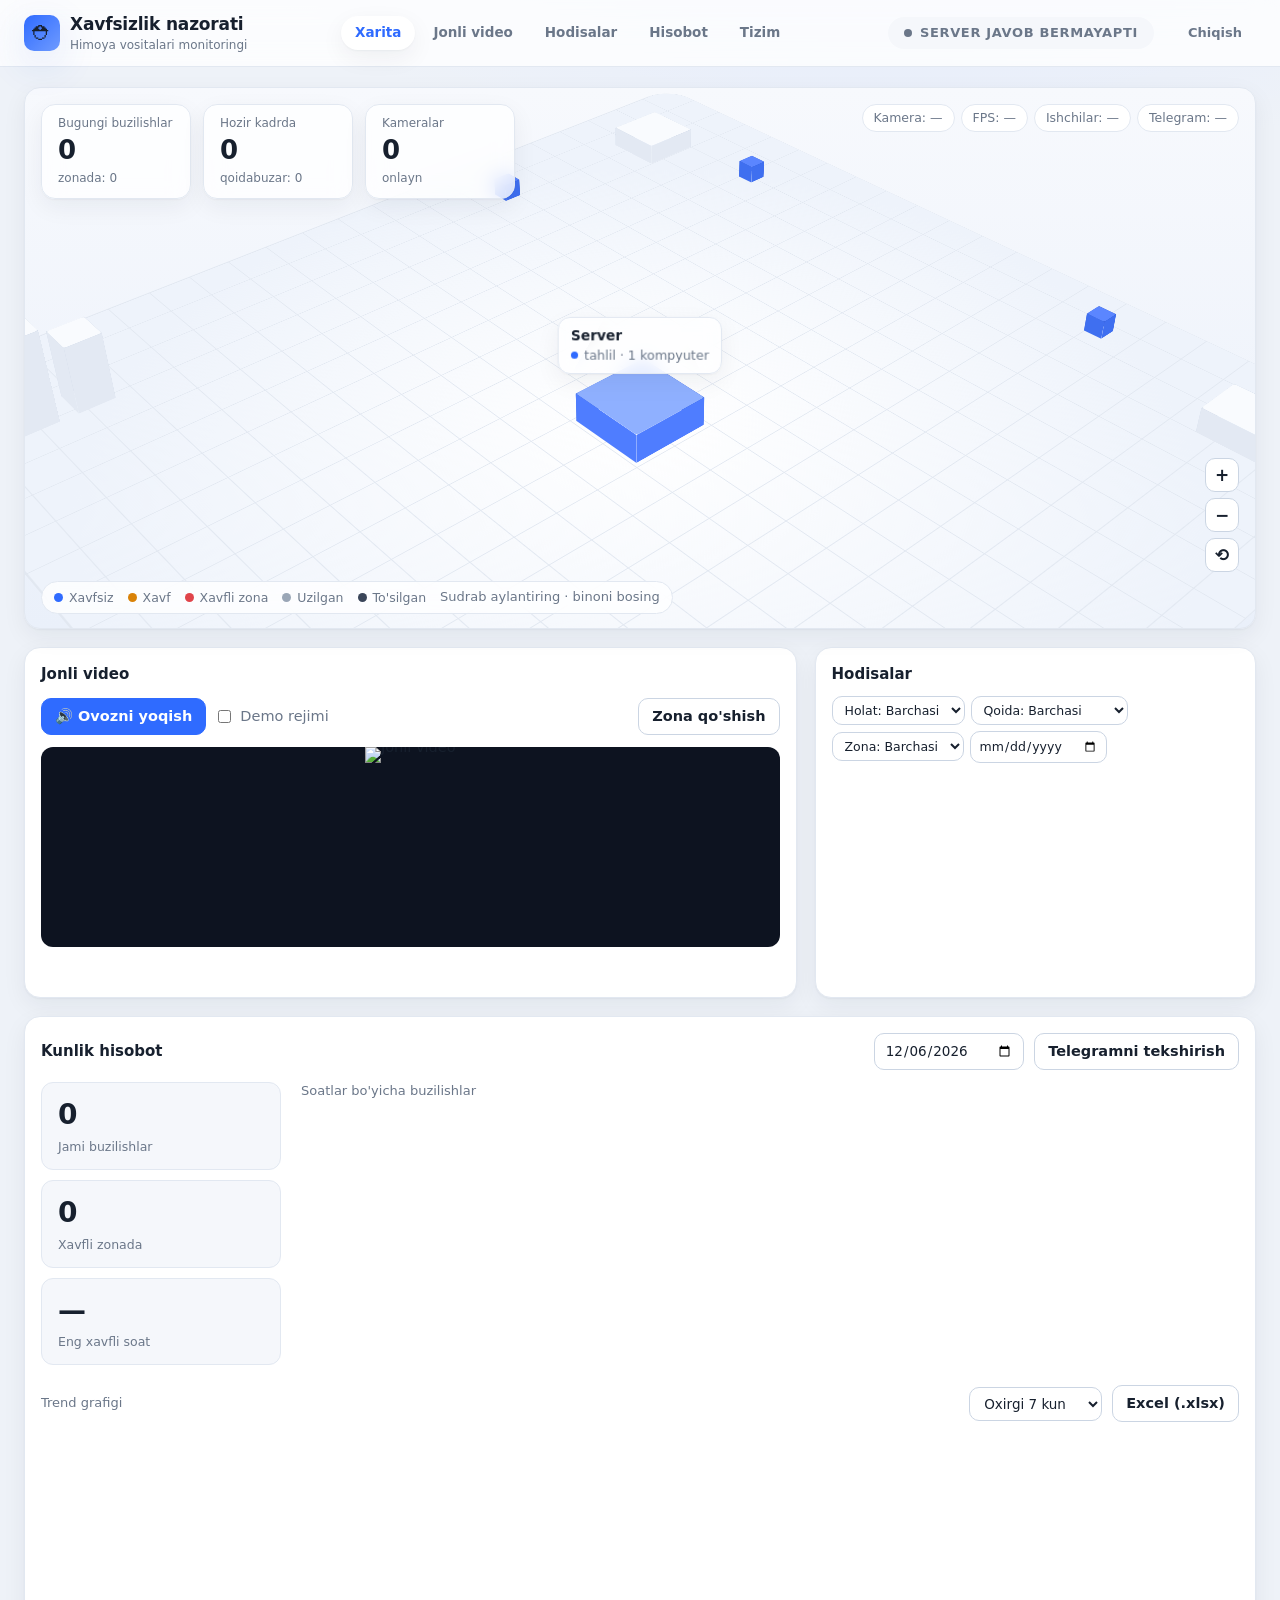
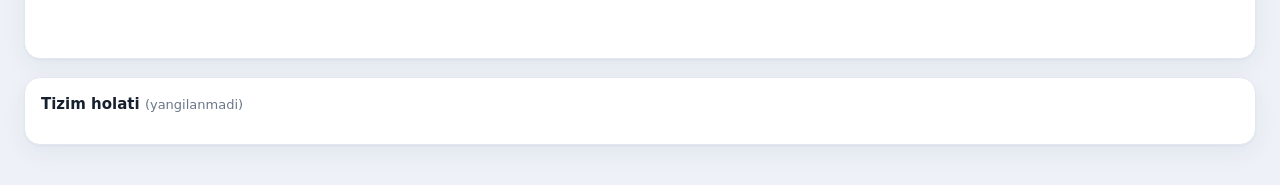
==== commit f24333d1: "PPE-011: pre-demo check tool, keep the Mac awake, covered-camera notice - tools/precheck.py: models," ====
--- a/static/index.html
+++ b/static/index.html
@@ -50,7 +50,7 @@
     </div>
     <div class="map-legend">
       <span><i class="dot safe"></i>Xavfsiz</span><span><i class="dot danger"></i>Xavf</span>
-      <span><i class="dot zone"></i>Xavfli zona</span><span><i class="dot offline"></i>Uzilgan</span>
+      <span><i class="dot zone"></i>Xavfli zona</span><span><i class="dot offline"></i>Uzilgan</span><span><i class="dot blocked"></i>To'silgan</span>
       <span class="muted">Sudrab aylantiring · binoni bosing</span>
     </div>
   </section>
--- a/static/style.css
+++ b/static/style.css
@@ -266,10 +266,31 @@
 #system li.bad span { color: var(--red); }
 
 /* ---------- login ---------- */
-.login-card { max-width: 360px; margin: 14vh auto; display: flex; flex-direction: column; gap: 14px; padding: 28px; }
-.login-card h1 { font-size: 20px; }
-.login-card label { display: flex; flex-direction: column; gap: 5px; color: var(--muted); font-size: 13px; }
-.login-card button { justify-content: center; padding: 10px; }
+.login-body { min-height: 100vh; }
+.login-page { display: grid; grid-template-columns: minmax(340px, 460px) 1fr; min-height: 100vh; max-width: none; padding: 0; gap: 0; }
+.login-side { display: flex; flex-direction: column; justify-content: center; gap: 28px; padding: 48px 56px; background: var(--surface); border-right: 1px solid var(--line); }
+.login-card { display: flex; flex-direction: column; gap: 14px; }
+.login-card h2 { font-size: 24px; margin: 0; letter-spacing: -.02em; }
+.login-card .muted { margin: -8px 0 4px; }
+.login-card label { display: flex; flex-direction: column; gap: 6px; color: var(--muted); font-size: 13px; font-weight: 550; }
+.login-card input { padding: 11px 12px; font-size: 15px; }
+.login-card input:focus { outline: none; border-color: var(--accent); box-shadow: 0 0 0 3px var(--accent-soft); }
+.login-card button { justify-content: center; padding: 11px; font-size: 15px; margin-top: 4px; }
+.login-card .hint { margin: 0; color: var(--red); }
+.login-card .hint:empty { display: none; }
+.login-foot { margin: 0; }
+.login-art { position: relative; overflow: hidden; background: linear-gradient(180deg, #f7f9fd 0%, #e3ebfa 100%); }
+.login-scene { position: absolute; inset: 0; height: auto; cursor: default; }
+.login-scene .world { top: 55%; transition: none; --zoom: .9; }
+.login-scene .building { cursor: default; }
+.login-tagline { position: absolute; left: 32px; bottom: 32px; max-width: 420px; display: flex; flex-direction: column; gap: 4px;
+  background: var(--glass); backdrop-filter: blur(10px); border: 1px solid var(--line); border-radius: 14px; padding: 14px 18px; box-shadow: var(--shadow); }
+.login-tagline span { color: var(--muted); font-size: 13.5px; }
+@media (max-width: 860px) {
+  .login-page { grid-template-columns: 1fr; }
+  .login-art { display: none; }
+  .login-side { border-right: 0; padding: 40px 24px; min-height: 100vh; }
+}
 
 body.role-supervisor .admin-only { display: none !important; }
 
@@ -289,3 +310,202 @@
   .path, .building .halo, .status.zone { animation: none !important; }
   .world { transition: none; }
 }
+
+/* ---------- landing ---------- */
+.landing .brand { text-decoration: none; color: inherit; }
+.btn.primary-link { background: var(--accent); color: #fff; border-color: var(--accent); }
+.btn.primary-link:hover { background: var(--accent-strong); }
+.btn.big { padding: 12px 20px; font-size: 15px; border-radius: 12px; }
+.landing-main { display: block; max-width: none; padding: 0; }
+.eyebrow { display: inline-block; color: var(--accent); background: var(--accent-soft); font-size: 12.5px; font-weight: 650; padding: 4px 10px; border-radius: 999px; margin-bottom: 14px; }
+.hero { display: grid; grid-template-columns: minmax(0, 1fr) minmax(0, 1.15fr); align-items: center; gap: 24px;
+  max-width: 1320px; margin: 0 auto; padding: 56px 32px 40px; min-height: min(calc(100vh - 66px), 820px); }
+.hero h2 { font-size: clamp(34px, 4.2vw, 56px); line-height: 1.05; letter-spacing: -.035em; margin: 0 0 18px; }
+.hero h2 em { font-style: normal; color: var(--accent); }
+.hero p { font-size: 17px; color: var(--muted); max-width: 560px; margin: 0 0 26px; }
+.hero-cta { display: flex; gap: 10px; flex-wrap: wrap; }
+.facts { list-style: none; display: flex; gap: 28px; padding: 0; margin: 36px 0 0; flex-wrap: wrap; }
+.facts li { display: flex; flex-direction: column; }
+.facts b { font-size: 24px; letter-spacing: -.02em; } .facts span { color: var(--muted); font-size: 13px; }
+.hero-art { position: relative; height: 600px; border-radius: 28px; overflow: hidden;
+  background: linear-gradient(180deg, #f7f9fd 0%, #e3ebfa 100%); border: 1px solid var(--line); box-shadow: var(--shadow-lg); }
+.hero-scene { position: absolute; inset: 0; height: auto; cursor: default; }
+.hero-scene .world { top: 56%; transition: none; }
+.hero-scene .building { cursor: default; }
+.float-card { position: absolute; background: var(--glass); backdrop-filter: blur(10px); border: 1px solid var(--line);
+  border-radius: 14px; padding: 12px 14px; box-shadow: var(--shadow); font-size: 13px; animation: float 6s ease-in-out infinite; }
+.float-card b { display: block; font-size: 13.5px; } .float-card span { color: var(--muted); }
+.alert-card { top: 24px; right: 24px; max-width: 280px; }
+.fake-buttons { display: flex; gap: 6px; margin-top: 8px; }
+.fake-buttons i { font-style: normal; font-size: 12px; background: var(--surface); border: 1px solid var(--line); border-radius: 8px; padding: 4px 8px; }
+.state-card { left: 24px; bottom: 48px; display: flex; gap: 10px; align-items: center; animation-delay: -3s; }
+.state-card .dot { width: 12px; height: 12px; box-shadow: 0 0 0 5px var(--red-soft); }
+.art-note { position: absolute; right: 16px; bottom: 10px; margin: 0; font-size: 11.5px; color: var(--muted); }
+@keyframes float { 50% { transform: translateY(-8px); } }
+.band { padding: 80px 32px; }
+.band.alt { background: var(--surface); border-block: 1px solid var(--line); }
+.band > * { max-width: 1180px; margin-left: auto; margin-right: auto; }
+.section-head h2 { font-size: clamp(26px, 3vw, 38px); letter-spacing: -.03em; line-height: 1.15; margin: 0 0 12px; }
+.lead { color: var(--muted); font-size: 16px; max-width: 640px; }
+.grid-3 { display: grid; grid-template-columns: repeat(3, minmax(0, 1fr)); gap: 16px; margin-top: 32px; }
+.feature { background: var(--surface); border: 1px solid var(--line); border-radius: var(--radius); padding: 22px; box-shadow: var(--shadow); }
+.feature h3 { margin: 12px 0 6px; font-size: 16px; } .feature p { margin: 0; color: var(--muted); }
+.ficon { width: 42px; height: 42px; display: grid; place-items: center; border-radius: 12px; background: var(--accent-soft); font-size: 20px; }
+@media (max-width: 1000px) {
+  .hero { grid-template-columns: 1fr; min-height: 0; padding: 32px 20px; }
+  .hero-art { height: 420px; }
+  .grid-3, .steps, .split { grid-template-columns: 1fr; }
+  .band { padding: 56px 20px; }
+  .landing .tabs { display: none; }
+}
+@media (prefers-reduced-motion: reduce) { .float-card { animation: none; } }
+
+/* landing header: a floating glass bar */
+.landing .topbar {
+  position: sticky; top: 14px; z-index: 50;
+  max-width: 1240px; margin: 14px auto 0; padding: 8px 8px 8px 14px;
+  border: 1px solid rgba(255, 255, 255, .9); border-radius: 18px;
+  background: rgba(255, 255, 255, .72); backdrop-filter: saturate(160%) blur(18px);
+  box-shadow: 0 1px 0 rgba(23, 32, 46, .04), 0 10px 30px rgba(31, 84, 214, .08);
+  transition: padding .2s, box-shadow .2s, background .2s, top .2s;
+}
+.landing .topbar.scrolled { top: 8px; padding-block: 5px; background: rgba(255, 255, 255, .9);
+  box-shadow: 0 1px 0 rgba(23, 32, 46, .05), 0 14px 40px rgba(23, 32, 46, .12); }
+.landing .logo { width: 34px; height: 34px; font-size: 18px; border-radius: 10px; box-shadow: 0 6px 16px rgba(47, 107, 255, .35); }
+.landing .brand h1 { font-size: 15.5px; }
+.landing .brand p { font-size: 11.5px; }
+.landing .tabs { gap: 2px; padding: 4px; border-radius: 999px; background: rgba(233, 240, 255, .6); }
+.landing .tabs a { padding: 7px 16px; font-size: 13.5px; color: #4b5668; }
+.landing .tabs a:hover { background: rgba(255, 255, 255, .9); color: var(--text); }
+.landing .tabs a.active { background: var(--surface); color: var(--accent); box-shadow: 0 1px 3px rgba(23, 32, 46, .08); }
+.nav-cta { padding: 10px 18px; border-radius: 12px; font-weight: 650; box-shadow: 0 6px 18px rgba(47, 107, 255, .3); }
+.nav-cta span { transition: transform .15s; }
+.nav-cta:hover span { transform: translateX(3px); }
+.landing .hero { min-height: min(calc(100vh - 90px), 760px); padding-top: 32px; }
+@media (max-width: 1000px) {
+  .landing .topbar { margin: 10px 12px 0; top: 10px; }
+  .landing .brand p { display: none; }
+}
+
+/* landing: how it works */
+.section-head.center { text-align: center; } .section-head.center .lead { margin: 0 auto; }
+.steps { list-style: none; padding: 0; margin: 40px auto 0; display: grid; grid-template-columns: repeat(4, minmax(0, 1fr)); gap: 20px; position: relative; }
+.steps::before { content: ""; position: absolute; top: 44px; left: 12%; right: 12%; height: 2px; z-index: 0;
+  background: repeating-linear-gradient(90deg, var(--accent) 0 10px, transparent 10px 18px); opacity: .35; }
+.steps li { position: relative; z-index: 1; padding: 24px; border-radius: 20px; background: var(--surface); border: 1px solid var(--line);
+  box-shadow: var(--shadow); transition: transform .2s, box-shadow .2s, border-color .2s; }
+.steps li:hover { transform: translateY(-4px); box-shadow: var(--shadow-lg); border-color: #c9d8ff; }
+.step-top { display: flex; align-items: center; justify-content: space-between; margin-bottom: 18px; }
+.step-n { width: 40px; height: 40px; border-radius: 12px; display: grid; place-items: center; color: #fff; font-weight: 750;
+  background: linear-gradient(135deg, var(--accent), #6f9bff); box-shadow: 0 6px 16px rgba(47, 107, 255, .3); }
+.step-ic { font-size: 22px; width: 44px; height: 44px; display: grid; place-items: center; border-radius: 50%; background: var(--accent-soft); }
+.steps h3 { margin: 0 0 6px; font-size: 17px; } .steps p { margin: 0; color: var(--muted); }
+.steps li:not(:last-child)::after { content: "→"; position: absolute; right: -16px; top: 32px; width: 24px; height: 24px; border-radius: 50%;
+  display: grid; place-items: center; font-size: 13px; color: var(--accent); background: var(--surface); border: 1px solid var(--line); z-index: 2; }
+
+/* landing: privacy */
+.band.privacy { background: radial-gradient(800px 400px at 15% 30%, #e3ecff 0%, transparent 70%), var(--bg); }
+.split { display: grid; grid-template-columns: 1fr 1.05fr; gap: 48px; align-items: center; }
+.flow { display: flex; align-items: center; gap: 0; margin-top: 28px; flex-wrap: wrap; }
+.flow i { flex: 1 1 28px; min-width: 24px; height: 2px; background: var(--accent); opacity: .5; }
+.flow i.thin { background: repeating-linear-gradient(90deg, var(--accent) 0 6px, transparent 6px 12px); }
+.flow-node { display: flex; flex-direction: column; align-items: center; gap: 4px; padding: 12px 14px; border-radius: 14px; background: var(--surface);
+  border: 1px solid var(--line); box-shadow: var(--shadow); font-size: 12.5px; font-weight: 600; text-align: center; }
+.flow-node span { font-size: 20px; } .flow-node small { color: var(--muted); font-weight: 400; }
+.flow-node.main { border-color: var(--accent); box-shadow: 0 0 0 4px var(--accent-soft), var(--shadow); }
+.privacy-grid { display: grid; grid-template-columns: 1fr 1fr; gap: 14px; }
+.privacy-grid article { background: var(--surface); border: 1px solid var(--line); border-radius: 18px; padding: 20px; box-shadow: var(--shadow);
+  transition: transform .2s, box-shadow .2s; }
+.privacy-grid article:hover { transform: translateY(-3px); box-shadow: var(--shadow-lg); }
+.p-ic { width: 42px; height: 42px; display: grid; place-items: center; border-radius: 12px; background: var(--green-soft); font-size: 20px; }
+.privacy-grid h3 { margin: 14px 0 4px; font-size: 15.5px; } .privacy-grid p { margin: 0; color: var(--muted); font-size: 13.5px; }
+
+/* landing: status banner */
+.cta-banner { position: relative; overflow: hidden; display: flex; align-items: center; justify-content: space-between; gap: 32px; flex-wrap: wrap;
+  padding: 44px 48px; border-radius: 28px; color: #fff;
+  background: radial-gradient(500px 300px at 90% 10%, rgba(255,255,255,.22), transparent 60%), linear-gradient(135deg, #2f6bff 0%, #1f4fd0 60%, #183fa8 100%);
+  box-shadow: 0 24px 60px rgba(31, 84, 214, .35); }
+.cta-banner::after { content: ""; position: absolute; right: -60px; bottom: -80px; width: 320px; height: 320px; border-radius: 40px; transform: rotate(30deg);
+  background: linear-gradient(90deg, rgba(255,255,255,.12) 1px, transparent 1px) 0 0 / 28px 28px, linear-gradient(rgba(255,255,255,.12) 1px, transparent 1px) 0 0 / 28px 28px; }
+.cta-copy { position: relative; z-index: 1; max-width: 720px; }
+.cta-banner h2 { font-size: clamp(26px, 3vw, 36px); letter-spacing: -.025em; margin: 0 0 10px; }
+.cta-banner p { margin: 0; color: rgba(255,255,255,.85); font-size: 15.5px; }
+.eyebrow.light { background: rgba(255,255,255,.18); color: #fff; }
+.roadmap { list-style: none; display: flex; gap: 8px; flex-wrap: wrap; padding: 0; margin: 22px 0 0; }
+.roadmap li { display: inline-flex; align-items: center; gap: 8px; padding: 6px 12px 6px 6px; border-radius: 999px; font-size: 13px;
+  background: rgba(255,255,255,.1); border: 1px solid rgba(255,255,255,.22); color: rgba(255,255,255,.8); }
+.roadmap li span { width: 22px; height: 22px; border-radius: 50%; display: grid; place-items: center; font-size: 11px; font-weight: 700; background: rgba(255,255,255,.18); }
+.roadmap li.done span { background: #fff; color: var(--accent); }
+.roadmap li.now { background: #fff; color: var(--accent-strong); font-weight: 650; }
+.roadmap li.now span { background: var(--accent-soft); color: var(--accent); animation: blink 1.4s ease-in-out infinite; }
+.cta-white { position: relative; z-index: 1; background: #fff; color: var(--accent-strong); border-color: #fff; font-weight: 700; box-shadow: 0 10px 24px rgba(0,0,0,.15); }
+.cta-white:hover { box-shadow: 0 0 0 4px rgba(255,255,255,.3); }
+.cta-white span { transition: transform .15s; } .cta-white:hover span { transform: translateX(3px); }
+
+/* landing: footer */
+.landing-foot { display: flex; justify-content: space-between; align-items: center; gap: 20px; flex-wrap: wrap;
+  max-width: 1180px; margin: 0 auto; padding: 8px 32px 44px; }
+.foot-brand { display: flex; align-items: center; gap: 12px; }
+.foot-brand .logo { width: 34px; height: 34px; font-size: 18px; }
+.foot-brand div { display: flex; flex-direction: column; } .foot-brand b { font-size: 15px; }
+.foot-links { display: flex; gap: 22px; flex-wrap: wrap; }
+.foot-links a { color: var(--muted); text-decoration: none; font-size: 13.5px; font-weight: 550; }
+.foot-links a:hover { color: var(--accent); }
+@media (max-width: 1000px) {
+  .steps, .split { grid-template-columns: 1fr; }
+  .steps::before, .steps li::after { display: none; }
+  .privacy-grid { grid-template-columns: 1fr; }
+  .cta-banner { padding: 32px 24px; }
+}
+@media (prefers-reduced-motion: reduce) { .roadmap li.now span { animation: none; } }
+
+/* ---------- landing animations (only with html.anim, i.e. JS on and motion allowed) ---------- */
+@keyframes riseIn { from { opacity: 0; transform: translateY(22px); } to { opacity: 1; transform: none; } }
+@keyframes popIn { from { opacity: 0; transform: translateY(10px) scale(.96); } to { opacity: 1; transform: none; } }
+@keyframes shimmer { to { background-position: 200% center; } }
+@keyframes travel { from { left: 0; } to { left: calc(100% - 8px); } }
+@keyframes drawLine { from { transform: scaleX(0); } to { transform: scaleX(1); } }
+.anim .hero-copy > * { opacity: 0; animation: riseIn .8s cubic-bezier(.2, .7, .2, 1) forwards; }
+.anim .hero-copy > :nth-child(1) { animation-delay: .05s; }
+.anim .hero-copy > :nth-child(2) { animation-delay: .15s; }
+.anim .hero-copy > :nth-child(3) { animation-delay: .28s; }
+.anim .hero-copy > :nth-child(4) { animation-delay: .4s; }
+.anim .hero-copy > :nth-child(5) { animation-delay: .52s; }
+.anim .hero-art { opacity: 0; animation: popIn 1s .25s cubic-bezier(.2, .7, .2, 1) forwards; }
+.anim .hero h2 em { background: linear-gradient(90deg, var(--accent), #8fb0ff, var(--accent)) 0 / 200% auto;
+  -webkit-background-clip: text; background-clip: text; color: transparent; animation: shimmer 4s linear infinite; }
+/* tilt with the pointer */
+.hero-scene { transition: transform .4s ease-out; }
+.anim .hero-art .hero-scene { transform: perspective(1200px) rotateY(calc(var(--tx, 0) * 6deg)) rotateX(calc(var(--ty, 0) * -5deg)); }
+/* alarm cycle in the hero */
+.hero-art.cycling .alert-card { opacity: 0; transform: translateY(-8px) scale(.96); transition: opacity .35s, transform .35s; animation: none; }
+.hero-art.cycling .alert-card.show { opacity: 1; transform: none; }
+.hero-art .building { transition: none; }
+/* scroll reveal */
+.anim .reveal { opacity: 0; transform: translateY(26px); transition: opacity .7s cubic-bezier(.2, .7, .2, 1) var(--d, 0ms), transform .7s cubic-bezier(.2, .7, .2, 1) var(--d, 0ms); }
+.anim .reveal.in { opacity: 1; transform: none; }
+.anim .steps.reveal { opacity: 1; transform: none; }
+.anim .steps::before { transform-origin: left; transform: scaleX(0); }
+.anim .steps.in::before { animation: drawLine 1.4s .3s cubic-bezier(.4, 0, .2, 1) forwards; }
+/* data dots running along the privacy flow */
+.flow i { position: relative; }
+.anim .flow i::after { content: ""; position: absolute; top: -3px; width: 8px; height: 8px; border-radius: 50%; background: var(--accent);
+  box-shadow: 0 0 0 4px var(--accent-soft); animation: travel 1.8s ease-in-out infinite; }
+.anim .flow i.thin::after { animation-duration: 2.6s; animation-delay: .9s; background: #6f9bff; }
+/* small hover touches */
+.ficon, .p-ic, .step-ic { transition: transform .25s cubic-bezier(.2, .7, .2, 1); }
+.feature:hover .ficon, .privacy-grid article:hover .p-ic, .steps li:hover .step-ic { transform: translateY(-3px) rotate(-6deg) scale(1.08); }
+.feature { transition: transform .2s, box-shadow .2s, border-color .2s; }
+.feature:hover { transform: translateY(-4px); box-shadow: var(--shadow-lg); border-color: #c9d8ff; }
+.btn.primary-link, .cta-white { position: relative; overflow: hidden; }
+.btn.primary-link::after, .cta-white::after { content: ""; position: absolute; top: 0; left: -60%; width: 40%; height: 100%;
+  background: linear-gradient(100deg, transparent, rgba(255, 255, 255, .45), transparent); transform: skewX(-20deg); transition: left .6s; }
+.btn.primary-link:hover::after, .cta-white:hover::after { left: 130%; }
+@media (prefers-reduced-motion: reduce) { .hero-scene, .reveal { transition: none !important; } }
+
+/* camera view lost (covered / black) */
+.status.blocked { background: #2b3445; color: #fff; }
+.tile.blocked { background: #e9ecf2; }
+.building.blocked { --accent-c: #3a4559; --c-top: #e7eaf0; --c-front: #d6dbe4; --c-side: #c6ccd7; }
+.building.blocked .halo { border: 2px solid #3a4559; animation: pulse 1.6s ease-out infinite; }
+.dot.blocked { background: #3a4559; }
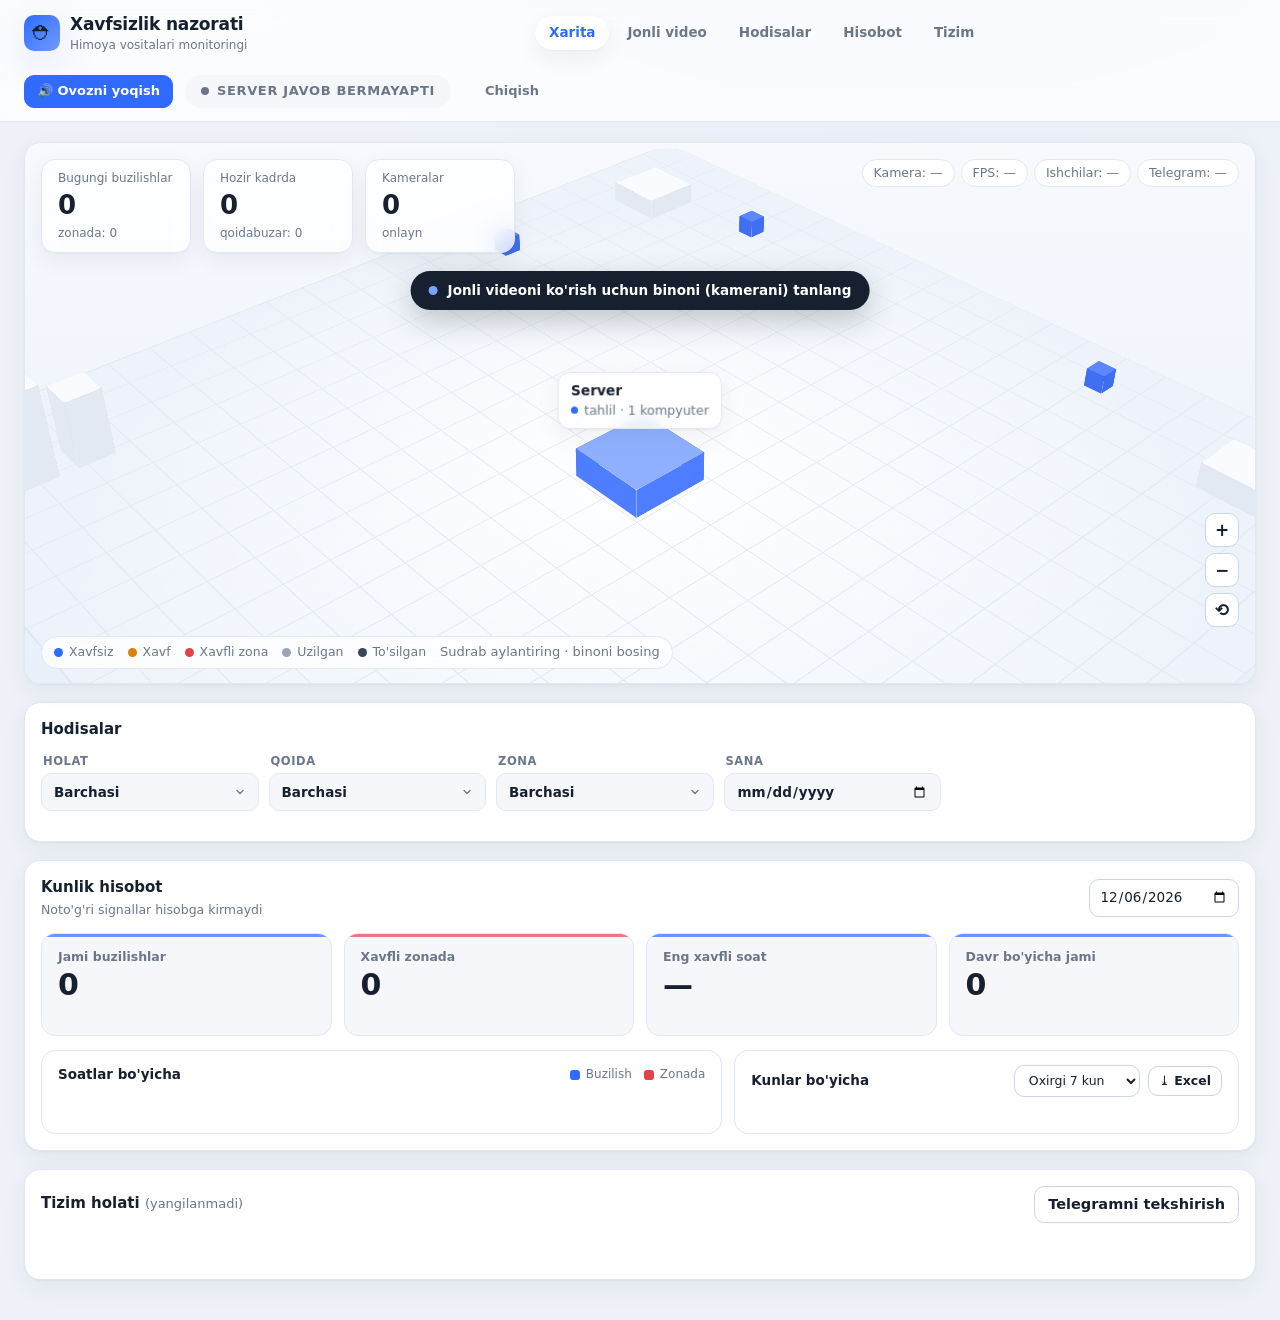
==== commit a791879d: "Dashboard: pick a camera on the 3D map first, clearer incidents and daily report - Live video opens " ====
--- a/static/index.html
+++ b/static/index.html
@@ -20,6 +20,7 @@
     <a href="#health">Tizim</a>
   </nav>
   <div class="top-right">
+    <button id="btn-sound" class="primary">🔊 Ovozni yoqish</button>
     <div id="status" class="status offline">Ulanmoqda…</div>
     <div class="user-box"><span id="user-name"></span><button id="btn-logout" class="ghost">Chiqish</button></div>
   </div>
@@ -48,6 +49,7 @@
       <button class="icon" id="map-zoom-out" title="Kichiklashtirish">−</button>
       <button class="icon" id="map-reset" title="Boshlang'ich ko'rinish">⟲</button>
     </div>
+    <div class="pick-hint" id="pick-hint"><span class="pulse-dot"></span>Jonli videoni ko'rish uchun binoni (kamerani) tanlang</div>
     <div class="map-legend">
       <span><i class="dot safe"></i>Xavfsiz</span><span><i class="dot danger"></i>Xavf</span>
       <span><i class="dot zone"></i>Xavfli zona</span><span><i class="dot offline"></i>Uzilgan</span><span><i class="dot blocked"></i>To'silgan</span>
@@ -55,11 +57,14 @@
     </div>
   </section>
 
-  <section class="card video-card" id="live">
-    <div class="card-head"><h2>Jonli video</h2><span class="muted" id="live-name"></span></div>
+  <section class="card video-card" id="live" hidden>
+    <div class="card-head">
+      <h2>Jonli video</h2><span class="live-pill" id="live-name"></span>
+      <span class="spacer"></span>
+      <button class="ghost" id="btn-close-live" title="Videoni yopish va xaritaga qaytish">✕ Yopish</button>
+    </div>
     <div class="cameras" id="cameras" hidden></div>
     <div class="toolbar">
-      <button id="btn-sound" class="primary">🔊 Ovozni yoqish</button>
       <label class="switch admin-only"><input type="checkbox" id="demo"> Demo rejimi</label>
       <span class="spacer"></span>
       <button class="admin-only" id="btn-draw">Zona qo'shish</button>
@@ -78,7 +83,7 @@
     </form>
     <div class="video-wrap" id="wrap">
       <div class="stage">
-        <img id="video" src="/video" alt="Jonli video">
+        <img id="video" alt="Jonli video">
         <canvas id="canvas"></canvas>
       </div>
       <div id="offline" hidden>Kamera uzildi. Qayta ulanmoqda…</div>
@@ -89,68 +94,84 @@
 
   <section class="card incidents-card" id="events">
     <div class="incidents-head">
-      <h2>Hodisalar <span id="incident-count" class="muted"></span></h2>
-      <div class="filters">
-        <select id="filter-status" title="Holat bo'yicha filtr">
-          <option value="">Holat: Barchasi</option>
+      <h2>Hodisalar <span id="incident-count" class="count-pill" hidden></span></h2>
+      <button class="link-btn" id="filters-clear" hidden>Filtrlarni tozalash</button>
+    </div>
+    <div class="filters">
+      <label class="field"><span>Holat</span>
+        <select id="filter-status">
+          <option value="">Barchasi</option>
           <option value="yangi">Yangi</option>
           <option value="ko'rildi">Ko'rildi</option>
           <option value="hal_qilindi">Hal qilindi</option>
         </select>
-        <select id="filter-missing" title="Tur bo'yicha filtr">
-          <option value="">Qoida: Barchasi</option>
+      </label>
+      <label class="field"><span>Qoida</span>
+        <select id="filter-missing">
+          <option value="">Barchasi</option>
           <option value="helmet">Kaskasiz</option>
           <option value="vest">Jiletsiz</option>
           <option value="entry">Taqiqlangan hudud</option>
         </select>
-        <select id="filter-zone" title="Zona bo'yicha filtr">
-          <option value="">Zona: Barchasi</option>
+      </label>
+      <label class="field"><span>Zona</span>
+        <select id="filter-zone">
+          <option value="">Barchasi</option>
         </select>
-        <input type="date" id="filter-date" title="Sana bo'yicha filtr">
-      </div>
+      </label>
+      <label class="field"><span>Sana</span>
+        <input type="date" id="filter-date">
+      </label>
     </div>
     <ul id="incidents"></ul>
   </section>
 
   <section class="card report-card" id="report">
     <div class="report-head">
-      <h2>Kunlik hisobot</h2>
-      <input type="date" id="report-date">
-      <button class="admin-only" id="btn-telegram">Telegramni tekshirish</button>
+      <div><h2>Kunlik hisobot</h2><p class="muted sub" id="report-sub">Noto'g'ri signallar hisobga kirmaydi</p></div>
+      <input type="date" id="report-date" aria-label="Hisobot sanasi">
     </div>
-    <div class="report-body">
-      <div class="stats">
-        <div class="stat"><b id="stat-total">0</b><span>Jami buzilishlar</span></div>
-        <div class="stat"><b id="stat-zone">0</b><span>Xavfli zonada</span></div>
-        <div class="stat"><b id="stat-peak">—</b><span>Eng xavfli soat</span></div>
+    <div class="stats">
+      <div class="stat"><span class="stat-label">Jami buzilishlar</span><b id="stat-total">0</b><small id="stat-delta" class="delta"></small></div>
+      <div class="stat zone"><span class="stat-label">Xavfli zonada</span><b id="stat-zone">0</b><small id="stat-zone-share" class="muted"></small></div>
+      <div class="stat"><span class="stat-label">Eng xavfli soat</span><b id="stat-peak">—</b><small id="stat-peak-n" class="muted"></small></div>
+      <div class="stat"><span class="stat-label">Davr bo'yicha jami</span><b id="stat-period">0</b><small id="stat-period-sub" class="muted"></small></div>
+    </div>
+    <div class="charts">
+      <div class="panel">
+        <div class="panel-head">
+          <h3>Soatlar bo'yicha</h3>
+          <span class="legend"><i class="sw base"></i>Buzilish <i class="sw zone"></i>Zonada</span>
+        </div>
+        <div id="chart" class="chart hours"></div>
       </div>
-      <div class="chart-wrap">
-        <div class="chart-title">Soatlar bo'yicha buzilishlar</div>
-        <div id="chart" class="chart"></div>
-      </div>
-      <div class="chart-wrap trend">
-        <div class="report-head">
-          <div class="chart-title">Trend grafigi</div>
-          <select id="trend-days">
+      <div class="panel">
+        <div class="panel-head">
+          <h3>Kunlar bo'yicha</h3>
+          <select id="trend-days" aria-label="Davr">
             <option value="7">Oxirgi 7 kun</option>
             <option value="30">Oxirgi 30 kun</option>
             <option value="custom">Boshqa davr</option>
           </select>
-          <span id="trend-range" class="trend-range" hidden>
-            <input type="date" id="trend-start" aria-label="Boshlanish sanasi"> –
-            <input type="date" id="trend-end" aria-label="Tugash sanasi">
-          </span>
-          <a id="btn-export-xlsx" class="btn" href="/api/export.xlsx?days=7" download>Excel (.xlsx)</a>
+          <a id="btn-export-xlsx" class="btn small" href="/api/export.xlsx?days=7" download>⤓ Excel</a>
         </div>
+        <span id="trend-range" class="trend-range" hidden>
+          <input type="date" id="trend-start" aria-label="Boshlanish sanasi"> –
+          <input type="date" id="trend-end" aria-label="Tugash sanasi">
+        </span>
         <p class="hint" id="trend-error" role="alert"></p>
-        <div id="trend-chart" class="chart"></div>
+        <div id="trend-chart" class="chart days"></div>
       </div>
     </div>
   </section>
 
   <section class="card system-card" id="health">
-    <h2>Tizim holati <span class="muted" id="system-age"></span></h2>
+    <div class="report-head">
+      <h2>Tizim holati <span class="muted" id="system-age"></span></h2>
+      <button class="admin-only" id="btn-telegram">Telegramni tekshirish</button>
+    </div>
     <ul id="system"></ul>
+    <p class="hint" id="system-hint"></p>
   </section>
 </main>
 
--- a/static/style.css
+++ b/static/style.css
@@ -215,46 +215,99 @@
 
 /* ---------- incidents ---------- */
 .incidents-card { display: flex; flex-direction: column; min-height: 0; }
-.incidents-head { display: flex; justify-content: space-between; align-items: center; flex-wrap: wrap; gap: 10px; margin-bottom: 12px; }
-.incidents-head h2 { margin: 0; }
-.filters { display: flex; gap: 6px; flex-wrap: wrap; align-items: center; }
-.filters select, .filters input[type=date] { padding: 5px 8px; font-size: 12.5px; }
-#incidents { list-style: none; margin: 0; padding: 0; overflow-y: auto; max-height: 620px; display: flex; flex-direction: column; gap: 8px; }
-#incidents li { display: flex; gap: 10px; align-items: center; background: var(--surface-2); border: 1px solid var(--line); border-left: 4px solid var(--amber); border-radius: 12px; padding: 7px; }
-#incidents li.zone { border-left-color: var(--red); }
-#incidents li.empty { border: 0; background: none; color: var(--muted); padding: 20px 6px; }
-#incidents li.false-alarm { border-left-color: var(--line-strong); }
-#incidents li.false-alarm img, #incidents li.false-alarm .what { opacity: .45; }
-#incidents img { width: 104px; height: 66px; object-fit: cover; border-radius: 8px; flex: none; }
-#incidents .what { font-weight: 650; } #incidents .when { color: var(--muted); font-size: 12.5px; }
-#incidents .mark { font-size: 12px; padding: 3px 9px; margin-top: 4px; }
-.no-photo { width: 104px; height: 66px; flex: none; display: flex; align-items: center; justify-content: center; text-align: center; font-size: 12px; color: var(--muted); border: 1px dashed var(--line-strong); border-radius: 8px; }
-.badge { background: var(--red); color: #fff; border-radius: 6px; font-size: 11px; font-weight: 700; padding: 1px 7px; margin-left: 6px; }
-.status-badge { display: inline-block; font-size: 11px; font-weight: 700; border-radius: 6px; padding: 1px 7px; margin-left: 6px; cursor: pointer; border: 1px solid transparent; }
+.incidents-head { display: flex; justify-content: space-between; align-items: center; gap: 10px; margin-bottom: 12px; }
+.incidents-head h2 { margin: 0; display: flex; align-items: center; gap: 8px; }
+.count-pill { font-size: 12px; font-weight: 600; color: var(--accent-strong); background: var(--accent-soft); border-radius: 999px; padding: 2px 9px; }
+.link-btn { border: 0; background: none; color: var(--accent); padding: 4px 2px; font-size: 13px; }
+.link-btn:hover { box-shadow: none; text-decoration: underline; }
+.filters { display: grid; grid-template-columns: repeat(2, minmax(0, 1fr)); gap: 10px; margin-bottom: 14px; }
+.field { display: flex; flex-direction: column; gap: 4px; min-width: 0; }
+.field > span { font-size: 11.5px; font-weight: 650; color: var(--muted); text-transform: uppercase; letter-spacing: .05em; padding-left: 2px; }
+.field select, .field input[type=date] {
+  width: 100%; height: 38px; padding: 0 12px; font-size: 13.5px; font-weight: 550; color: var(--text);
+  background-color: var(--surface-2); border: 1px solid var(--line); border-radius: var(--radius-sm);
+  transition: border-color .15s, box-shadow .15s, background-color .15s;
+}
+.field select {
+  appearance: none; -webkit-appearance: none; padding-right: 34px; cursor: pointer;
+  background-image: url("data:image/svg+xml,%3Csvg xmlns='http://www.w3.org/2000/svg' width='12' height='12' viewBox='0 0 24 24' fill='none' stroke='%236b7789' stroke-width='2.5' stroke-linecap='round' stroke-linejoin='round'%3E%3Cpath d='m6 9 6 6 6-6'/%3E%3C/svg%3E");
+  background-repeat: no-repeat; background-position: right 12px center;
+}
+.field select:hover, .field input[type=date]:hover { border-color: var(--line-strong); background-color: var(--surface); }
+.field select:focus, .field input[type=date]:focus { outline: none; border-color: var(--accent); background-color: var(--surface); box-shadow: 0 0 0 3px var(--accent-soft); }
+#incidents { list-style: none; margin: 0 -4px 0 0; padding: 0 4px 0 0; overflow-y: auto; flex: 1 1 0; min-height: 360px;
+  display: flex; flex-direction: column; gap: 8px; scrollbar-width: thin; }
+#incidents li { position: relative; display: flex; gap: 12px; align-items: flex-start; background: var(--surface); border: 1px solid var(--line);
+  border-radius: 12px; padding: 8px; transition: border-color .15s, box-shadow .15s; }
+#incidents li::before { content: ""; position: absolute; left: -1px; top: 10px; bottom: 10px; width: 3px; border-radius: 0 3px 3px 0; background: var(--amber); }
+#incidents li:hover { border-color: var(--line-strong); box-shadow: var(--shadow); }
+#incidents li.zone::before { background: var(--red); }
+#incidents li.empty { border: 0; background: none; color: var(--muted); padding: 28px 6px; justify-content: center; }
+#incidents li.empty::before { display: none; }
+#incidents li.false-alarm::before { background: var(--line-strong); }
+#incidents li.false-alarm .thumb, #incidents li.false-alarm .what { opacity: .45; }
+#incidents .thumb { flex: none; width: 136px; aspect-ratio: 16 / 9; border-radius: 8px; overflow: hidden; background: #0d1320; display: block; }
+#incidents .thumb img { width: 100%; height: 100%; object-fit: contain; display: block; transition: transform .2s; }
+#incidents a.thumb:hover img { transform: scale(1.04); }
+#incidents .body { min-width: 0; flex: 1; display: flex; flex-direction: column; gap: 3px; padding-top: 2px; }
+#incidents .what { display: flex; align-items: center; flex-wrap: wrap; gap: 6px; }
+#incidents .what b { font-size: 14.5px; font-weight: 650; }
+#incidents .when { color: var(--muted); font-size: 12.5px; font-variant-numeric: tabular-nums; }
+#incidents .mark { align-self: flex-start; font-size: 12px; padding: 3px 10px; margin-top: 4px; border-radius: 8px; color: var(--muted); background: var(--surface-2); border-color: var(--line); }
+#incidents .mark:hover { color: var(--text); }
+.no-photo { width: 136px; aspect-ratio: 16 / 9; flex: none; display: flex; align-items: center; justify-content: center; text-align: center; font-size: 12px; color: var(--muted); border: 1px dashed var(--line-strong); border-radius: 8px; }
+.badge { background: var(--red-soft); color: var(--red); border-radius: 6px; font-size: 11px; font-weight: 700; padding: 2px 7px; }
+.status-badge { display: inline-block; font-size: 11px; font-weight: 700; border-radius: 6px; padding: 2px 7px; cursor: pointer; border: 1px solid transparent; }
 .status-yangi { background: var(--accent-soft); color: var(--accent-strong); }
 .status-korildi { background: var(--amber-soft); color: var(--amber); }
 .status-hal_qilindi { background: var(--green-soft); color: var(--green); }
+/* map only (no camera picked yet): incidents use the full width */
+body:not(.live-open) .incidents-card { grid-column: 1 / -1; }
+body:not(.live-open) #incidents { display: grid; grid-template-columns: repeat(auto-fill, minmax(360px, 1fr)); align-content: start;
+  flex: none; min-height: 0; max-height: 560px; }
+body:not(.live-open) .incidents-card .filters { grid-template-columns: repeat(4, minmax(0, 1fr)); max-width: 900px; }
 
 /* ---------- report ---------- */
-.report-head { display: flex; gap: 10px; align-items: center; margin-bottom: 12px; flex-wrap: wrap; }
-.report-head h2, .report-head .chart-title { margin: 0 auto 0 0; }
-.report-body { display: grid; grid-template-columns: 240px 1fr; gap: 20px; }
-.stats { display: flex; flex-direction: column; gap: 10px; }
-.stat { background: var(--surface-2); border: 1px solid var(--line); border-radius: 12px; padding: 12px 16px; }
-.stat b { display: block; font-size: 28px; font-weight: 700; letter-spacing: -.02em; } .stat span { color: var(--muted); font-size: 12.5px; }
-.chart-title { color: var(--muted); font-size: 13px; margin-bottom: 6px; }
-.chart { display: grid; grid-template-columns: repeat(24, 1fr); gap: 4px; height: 190px; align-items: end; }
-.bar { display: flex; flex-direction: column; justify-content: flex-end; align-items: center; height: 100%; font-size: 11px; color: var(--muted); }
-.bar i { display: block; width: 100%; background: linear-gradient(180deg, #6f9bff, var(--accent)); border-radius: 5px 5px 2px 2px; min-height: 2px; }
-.bar i.zero { background: var(--line); }
-.bar .n { color: var(--text); font-size: 12px; margin-bottom: 2px; }
-.bar .h { margin-top: 4px; }
-.trend { grid-column: 1 / -1; min-width: 0; }
-.trend-range { display: inline-flex; gap: 6px; align-items: center; color: var(--muted); }
-#trend-chart { gap: 2px; overflow: hidden; }
-#trend-chart .bar { min-width: 0; }
-#trend-chart .h { white-space: nowrap; font-size: 10px; }
-#trend-chart .h:empty::after { content: "\00a0"; }
+.report-head { display: flex; gap: 10px; align-items: center; margin-bottom: 14px; flex-wrap: wrap; }
+.report-head > :first-child { margin-right: auto; }
+.report-head h2 { margin: 0; }
+.report-head .sub { margin: 2px 0 0; font-size: 12.5px; }
+.stats { display: grid; grid-template-columns: repeat(4, minmax(0, 1fr)); gap: 12px; margin-bottom: 14px; }
+.stat { position: relative; overflow: hidden; background: var(--surface-2); border: 1px solid var(--line); border-radius: 14px; padding: 14px 16px; display: flex; flex-direction: column; gap: 2px; }
+.stat::after { content: ""; position: absolute; left: 0; top: 0; right: 0; height: 3px; background: var(--accent); opacity: .7; }
+.stat.zone::after { background: var(--red); }
+.stat-label { color: var(--muted); font-size: 12.5px; font-weight: 550; }
+.stat b { font-size: 30px; font-weight: 700; letter-spacing: -.02em; line-height: 1.15; font-variant-numeric: tabular-nums; }
+.stat small { font-size: 12px; min-height: 16px; }
+.delta { color: var(--muted); } .delta.up { color: var(--red); } .delta.down { color: var(--green); }
+.charts { display: grid; grid-template-columns: minmax(0, 1.35fr) minmax(0, 1fr); gap: 12px; }
+.panel { border: 1px solid var(--line); border-radius: 14px; padding: 14px 16px 10px; min-width: 0; }
+.panel-head { display: flex; align-items: center; gap: 8px; margin-bottom: 8px; flex-wrap: wrap; }
+.panel-head h3 { margin: 0 auto 0 0; font-size: 13.5px; font-weight: 650; }
+.panel-head select { height: 32px; padding: 0 10px; font-size: 12.5px; }
+.btn.small { padding: 5px 10px; font-size: 12.5px; }
+.legend { display: inline-flex; align-items: center; gap: 6px; color: var(--muted); font-size: 12px; }
+.sw { width: 10px; height: 10px; border-radius: 3px; display: inline-block; margin-left: 6px; }
+.sw.base { background: var(--accent); } .sw.zone { background: var(--red); }
+.trend-range { display: inline-flex; gap: 6px; align-items: center; color: var(--muted); margin-bottom: 6px; }
+.chart { position: relative; display: grid; gap: 4px; align-items: end;
+  /* light guide lines over the plot area (number row 18px + plot 150px), the label row stays clean */
+  background: repeating-linear-gradient(to top, var(--line) 0 1px, transparent 1px 37.5px) 0 18px / 100% 150px no-repeat; }
+.chart.dense { gap: 1px; }
+.col { display: flex; flex-direction: column; align-items: center; min-width: 0; }
+.col .plot { height: 168px; width: 100%; display: flex; flex-direction: column; justify-content: flex-end; align-items: center; }
+.col .n { font-size: 11.5px; font-weight: 650; color: var(--text); line-height: 18px; font-variant-numeric: tabular-nums; }
+.col .stack { width: 100%; max-width: 34px; display: flex; flex-direction: column; border-radius: 6px 6px 2px 2px; overflow: hidden;
+  transition: height .4s cubic-bezier(.2, .7, .2, 1), filter .15s; }
+.col .stack.zero { height: 2px; background: var(--line); border-radius: 1px; }
+.col .stack .b { flex: 1; background: linear-gradient(180deg, #7aa2ff, var(--accent)); }
+.col .stack .z { flex: none; background: var(--red); }
+.col:hover .stack:not(.zero) { filter: brightness(1.08) saturate(1.1); }
+.col.peak .stack .b { background: linear-gradient(180deg, #4f7dff, var(--accent-strong)); }
+.col .h { height: 22px; line-height: 22px; font-size: 11px; color: var(--muted); white-space: nowrap; font-variant-numeric: tabular-nums; }
+.col.now .h { color: var(--accent); font-weight: 700; }
+.col.now .stack.zero { background: var(--accent); opacity: .5; }
+.chart-empty { position: absolute; left: 0; right: 0; top: 18px; height: 150px; display: grid; place-items: center; color: var(--muted); font-size: 13px; pointer-events: none; }
 
 /* ---------- system ---------- */
 #system { list-style: none; margin: 0; padding: 0; display: grid; grid-template-columns: repeat(auto-fit, minmax(280px, 1fr)); gap: 8px; }
@@ -294,9 +347,34 @@
 
 body.role-supervisor .admin-only { display: none !important; }
 
+/* ---------- pick a camera first ---------- */
+.pick-hint { position: absolute; z-index: 6; left: 50%; top: 128px; transform: translateX(-50%);  /* under the KPI row, above the buildings */
+  display: inline-flex; align-items: center; gap: 10px; white-space: nowrap;
+  background: var(--text); color: #fff; font-size: 13.5px; font-weight: 600; padding: 10px 18px; border-radius: 999px;
+  box-shadow: 0 10px 30px rgba(23, 32, 46, .25); pointer-events: none; animation: hintIn .5s .3s cubic-bezier(.2, .7, .2, 1) both; }
+.pulse-dot { width: 9px; height: 9px; border-radius: 50%; background: #7aa2ff; box-shadow: 0 0 0 0 rgba(122, 162, 255, .7); animation: ping 1.6s infinite; }
+.pick-hint.flash { animation: nudge .5s 2; }
+@keyframes hintIn { from { opacity: 0; transform: translate(-50%, 10px); } }
+@keyframes ping { 70% { box-shadow: 0 0 0 9px rgba(122, 162, 255, 0); } 100% { box-shadow: 0 0 0 0 rgba(122, 162, 255, 0); } }
+@keyframes nudge { 25% { transform: translate(-50%, -6px); } 75% { transform: translate(-50%, 2px); } }
+.video-card { animation: liveIn .35s cubic-bezier(.2, .7, .2, 1); }
+@keyframes liveIn { from { opacity: 0; transform: translateY(12px); } }
+.video-card .card-head { align-items: center; margin-bottom: 12px; }
+.video-card .card-head h2 { margin: 0; }
+.live-pill { display: inline-flex; align-items: center; gap: 6px; font-size: 12.5px; font-weight: 650; color: var(--accent-strong);
+  background: var(--accent-soft); border-radius: 999px; padding: 3px 10px; }
+.live-pill:empty { display: none; }
+.live-pill::before { content: ""; width: 7px; height: 7px; border-radius: 50%; background: var(--red); animation: blink 1.2s steps(2) infinite; }
+.top-right #btn-sound { padding: 6px 12px; font-size: 13px; white-space: nowrap; }
+
 @media (max-width: 1000px) {
   main { grid-template-columns: 1fr; padding: 16px; }
-  .report-body { grid-template-columns: 1fr; }
+  .stats { grid-template-columns: repeat(2, minmax(0, 1fr)); }
+  .charts { grid-template-columns: 1fr; }
+  body:not(.live-open) .incidents-card .filters { grid-template-columns: repeat(2, minmax(0, 1fr)); }
+  body:not(.live-open) #incidents { grid-template-columns: 1fr; }
+  #incidents { min-height: 0; max-height: 560px; flex: none; }
+  .pick-hint { white-space: normal; text-align: center; width: max-content; max-width: calc(100% - 32px); top: auto; bottom: 70px; }
   .tabs { order: 3; width: 100%; margin: 0; overflow-x: auto; flex-wrap: nowrap; }
   .kpis .chips { display: none; }
   .kpis { position: static; padding: 12px 12px 0; }
@@ -307,7 +385,8 @@
   .map-card { min-height: 0; }
 }
 @media (prefers-reduced-motion: reduce) {
-  .path, .building .halo, .status.zone { animation: none !important; }
+  .path, .building .halo, .status.zone, .pick-hint, .pulse-dot, .video-card, .live-pill::before { animation: none !important; }
+  .col .stack { transition: none; }
   .world { transition: none; }
 }
 
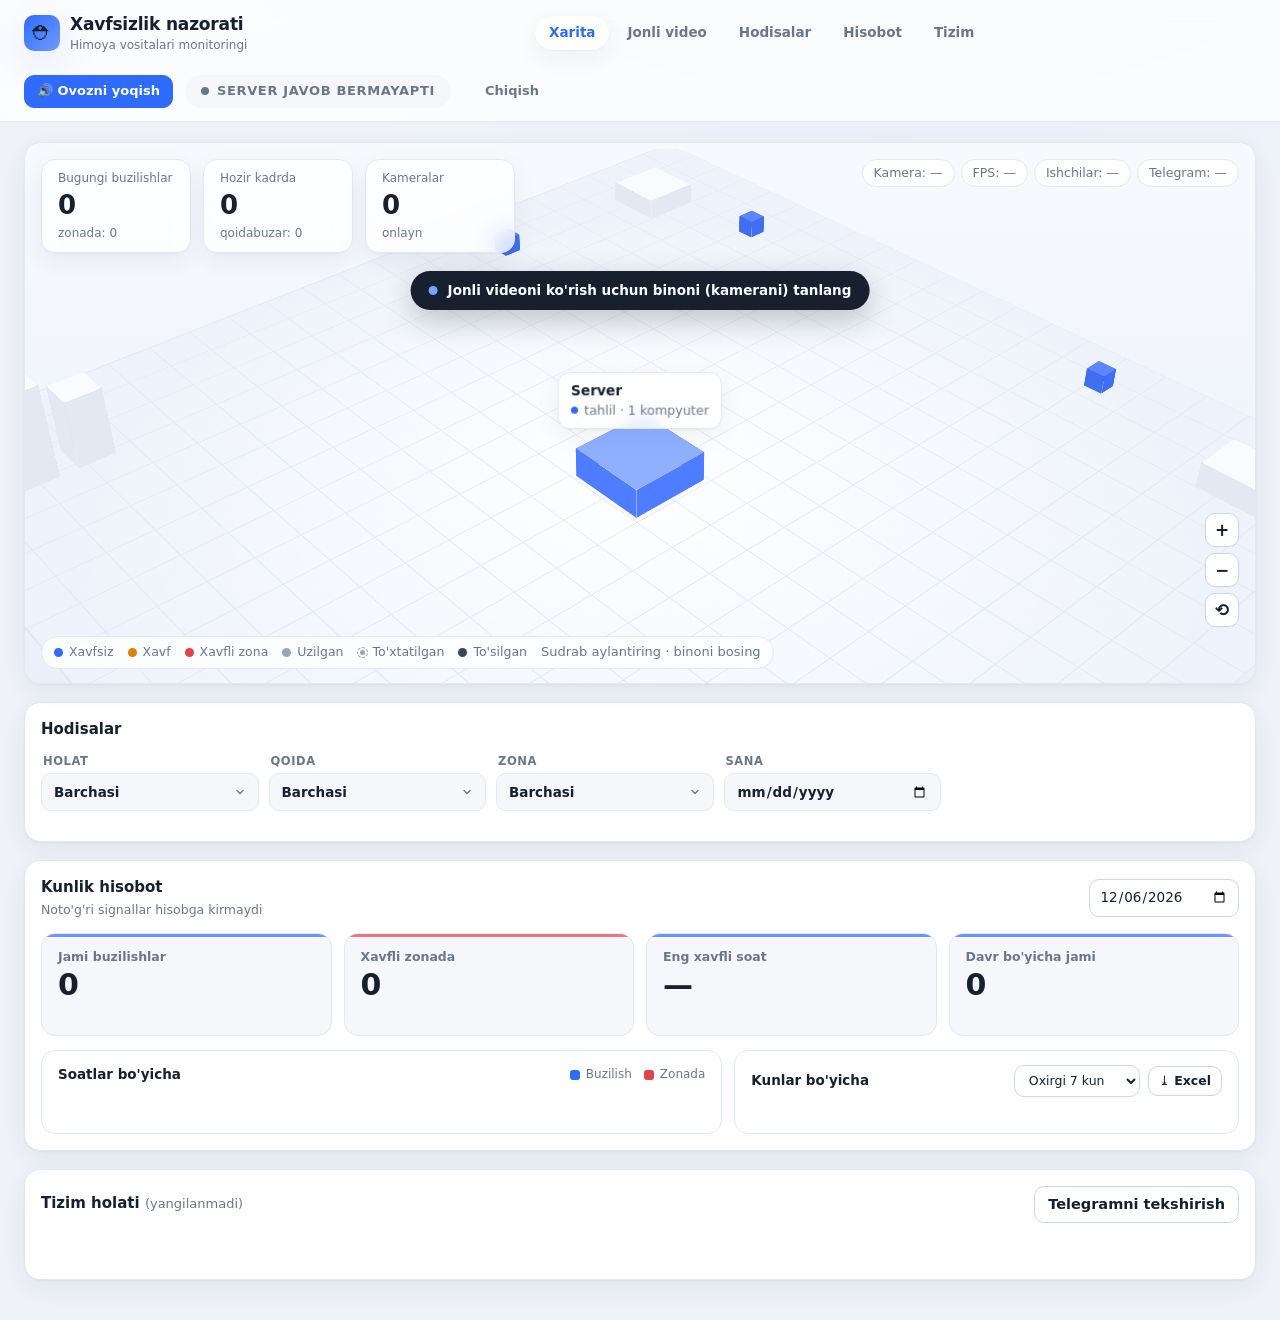
==== commit 773176c6: "Start and stop a camera from the dashboard Admins can stop a camera from the live card: the device i" ====
--- a/static/index.html
+++ b/static/index.html
@@ -52,7 +52,7 @@
     <div class="pick-hint" id="pick-hint"><span class="pulse-dot"></span>Jonli videoni ko'rish uchun binoni (kamerani) tanlang</div>
     <div class="map-legend">
       <span><i class="dot safe"></i>Xavfsiz</span><span><i class="dot danger"></i>Xavf</span>
-      <span><i class="dot zone"></i>Xavfli zona</span><span><i class="dot offline"></i>Uzilgan</span><span><i class="dot blocked"></i>To'silgan</span>
+      <span><i class="dot zone"></i>Xavfli zona</span><span><i class="dot offline"></i>Uzilgan</span><span><i class="dot stopped"></i>To'xtatilgan</span><span><i class="dot blocked"></i>To'silgan</span>
       <span class="muted">Sudrab aylantiring · binoni bosing</span>
     </div>
   </section>
@@ -65,6 +65,7 @@
     </div>
     <div class="cameras" id="cameras" hidden></div>
     <div class="toolbar">
+      <button class="admin-only run-btn" id="btn-run" title="Kamerani to'xtatish yoki qayta ishga tushirish">⏹ To'xtatish</button>
       <label class="switch admin-only"><input type="checkbox" id="demo"> Demo rejimi</label>
       <span class="spacer"></span>
       <button class="admin-only" id="btn-draw">Zona qo'shish</button>
@@ -86,7 +87,8 @@
         <img id="video" alt="Jonli video">
         <canvas id="canvas"></canvas>
       </div>
-      <div id="offline" hidden>Kamera uzildi. Qayta ulanmoqda…</div>
+      <div id="offline" hidden><span id="offline-text">Kamera uzildi. Qayta ulanmoqda…</span>
+        <button class="primary admin-only" id="btn-start-big" hidden>▶ Kamerani boshlash</button></div>
     </div>
     <p class="hint" id="hint"></p>
     <ul id="zones"></ul>
--- a/static/style.css
+++ b/static/style.css
@@ -588,3 +588,16 @@
 .building.blocked { --accent-c: #3a4559; --c-top: #e7eaf0; --c-front: #d6dbe4; --c-side: #c6ccd7; }
 .building.blocked .halo { border: 2px solid #3a4559; animation: pulse 1.6s ease-out infinite; }
 .dot.blocked { background: #3a4559; }
+
+/* ---------- start / stop the camera ---------- */
+.run-btn { font-weight: 600; }
+.run-btn:not(.stopped) { color: var(--red); }
+.run-btn.stopped { background: var(--accent); color: #fff; border-color: var(--accent); }
+#offline { flex-direction: column; gap: 14px; text-align: center; padding: 16px; }
+.video-wrap.stopped #video { visibility: hidden; }
+.video-wrap.stopped #offline { background: #1b2230; }
+.status.stopped { background: var(--surface-2); color: var(--muted); }
+.tile.stopped span { color: var(--muted); }
+.dot.stopped { background: #9aa3b2; box-shadow: inset 0 0 0 2px #fff; outline: 1px dashed #9aa3b2; }
+.building.stopped { --accent-c: #9aa3b2; --c-top: #f1f3f6; --c-front: #e2e6ec; --c-side: #d3d8e0; }
+.building.stopped .halo { border: 2px dashed #9aa3b2; }
